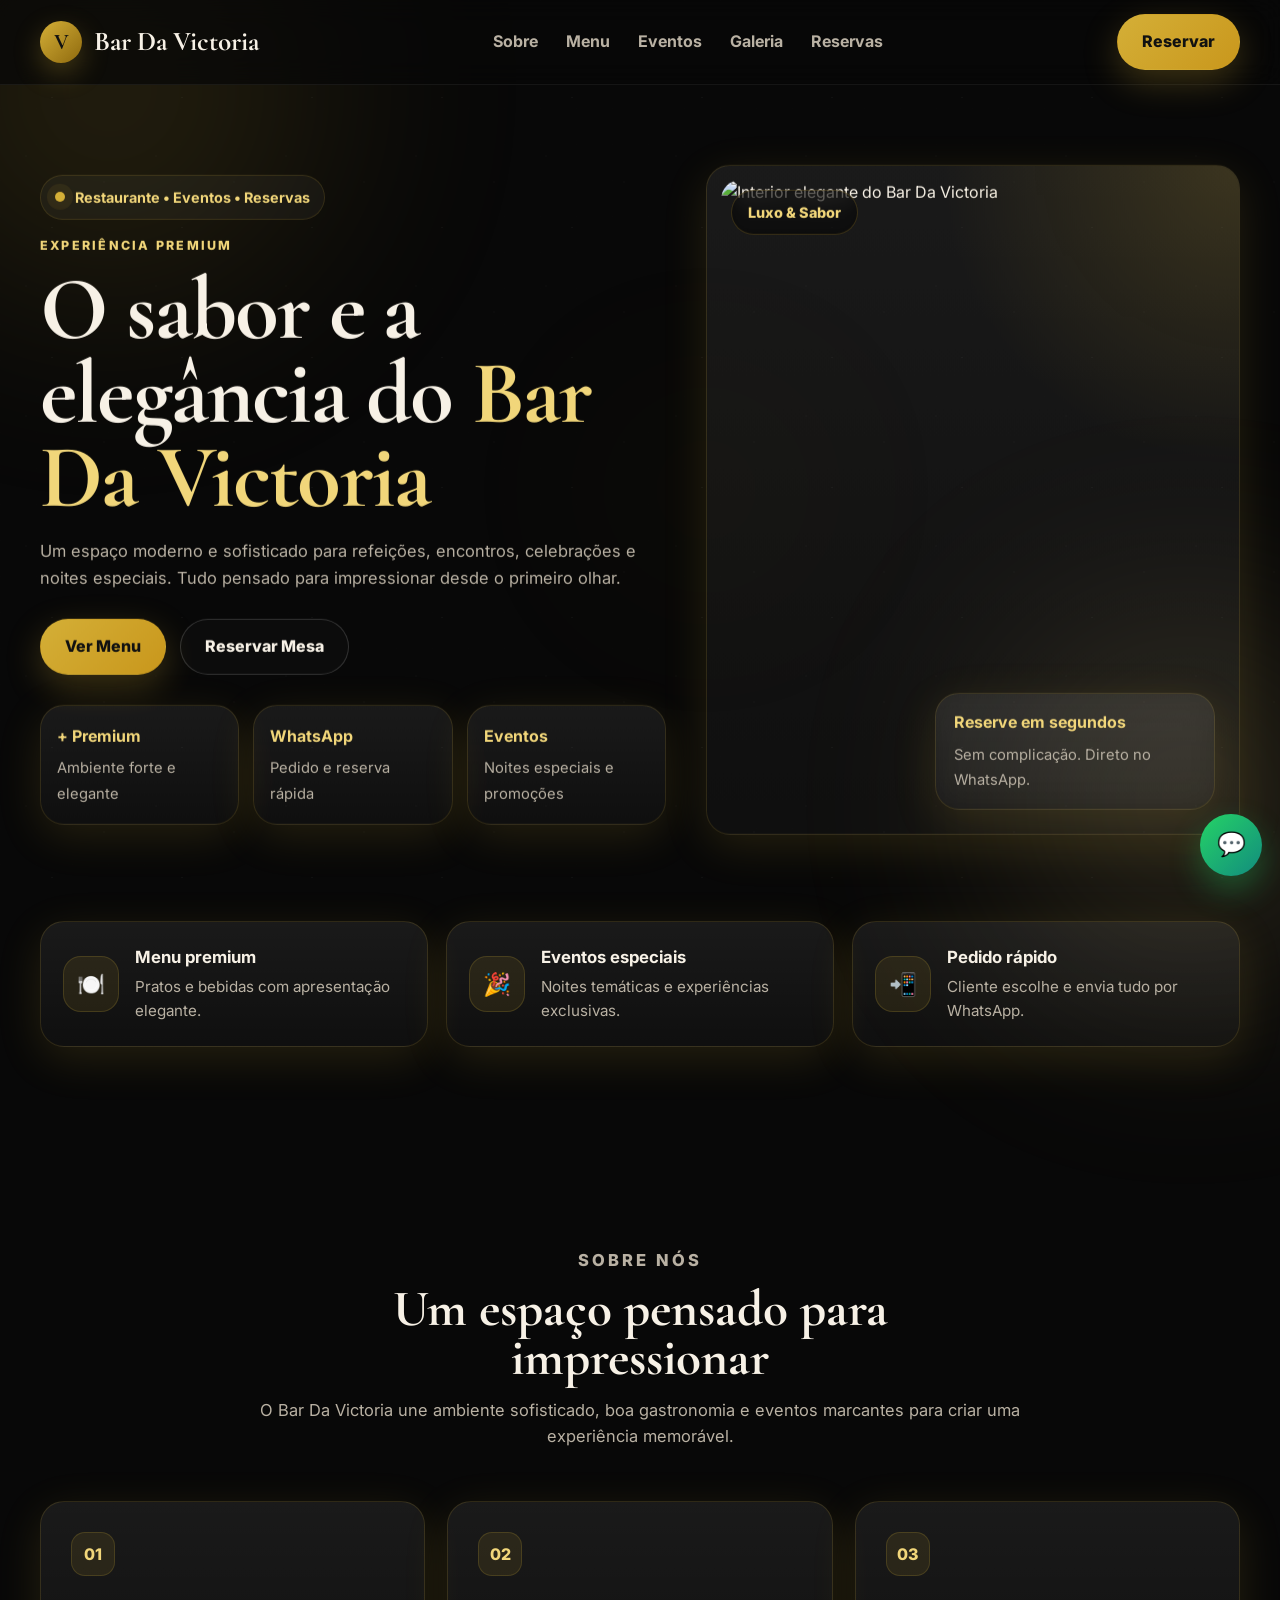
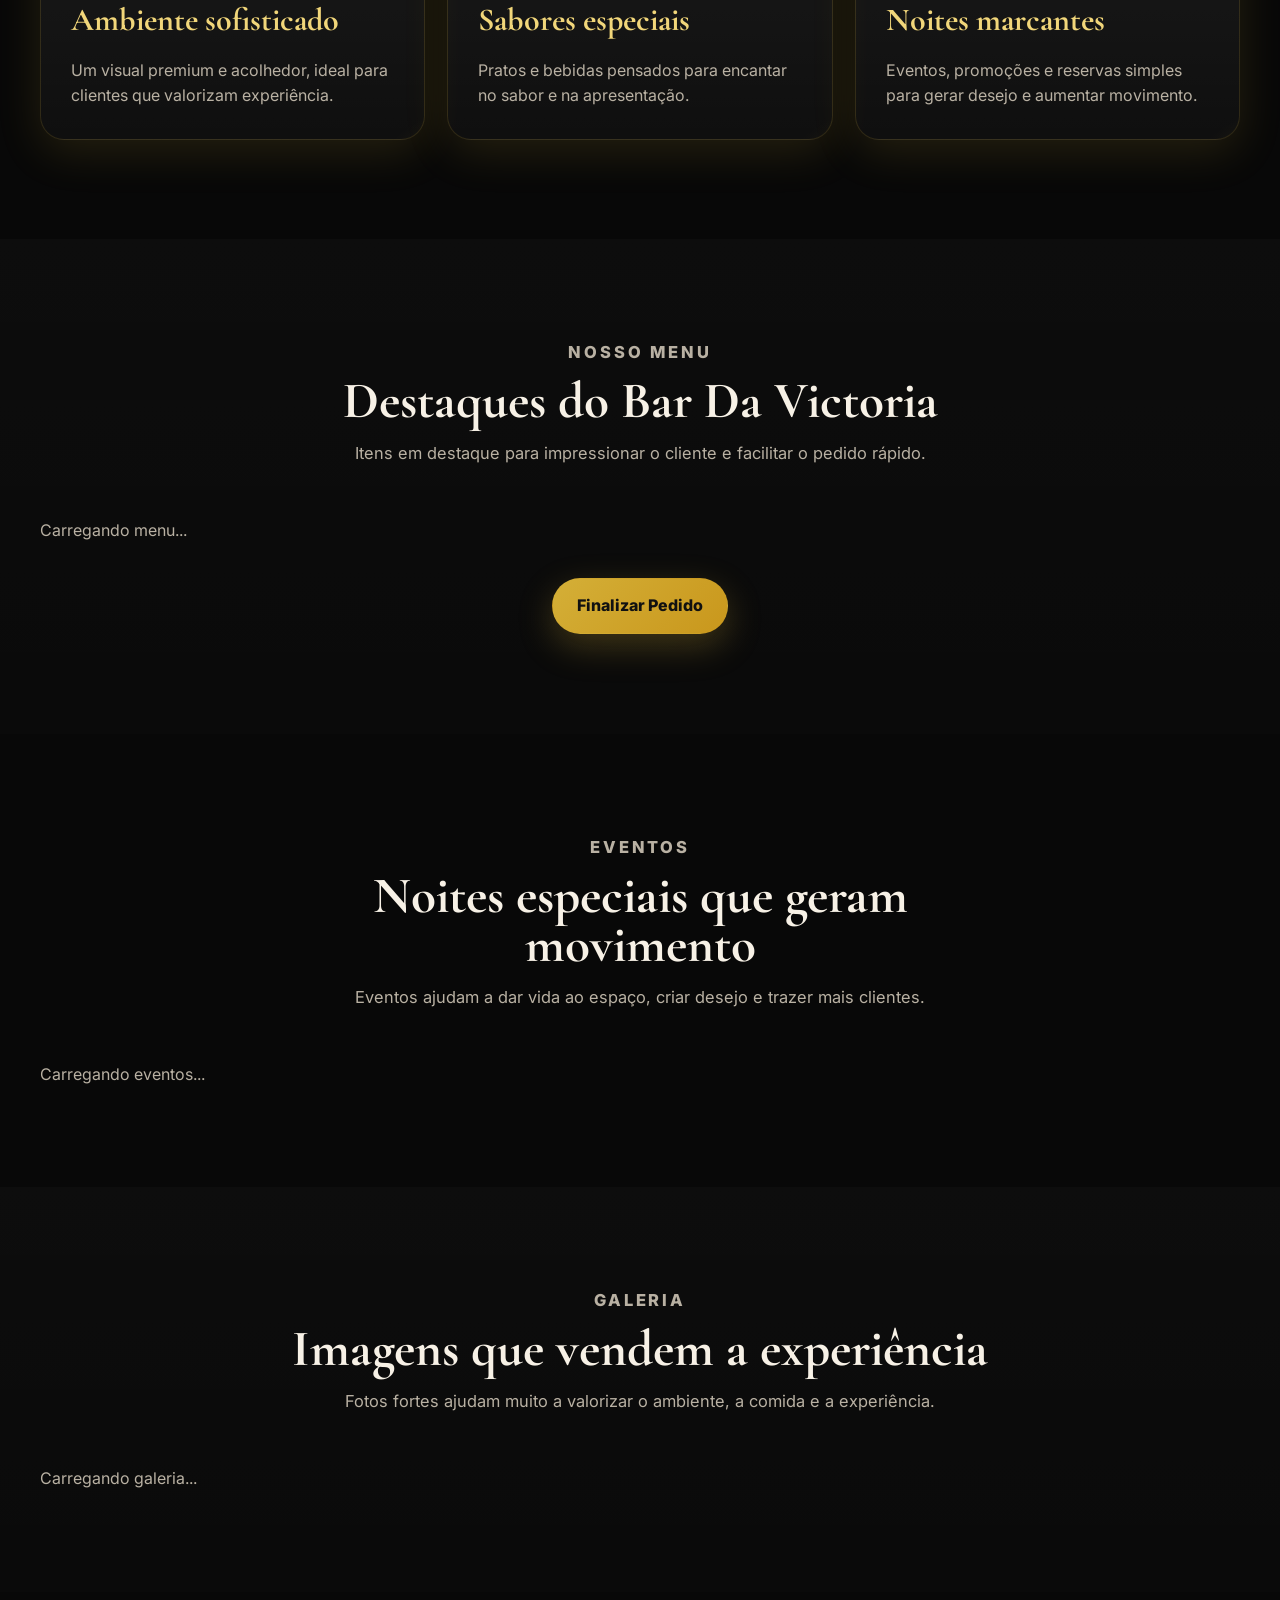
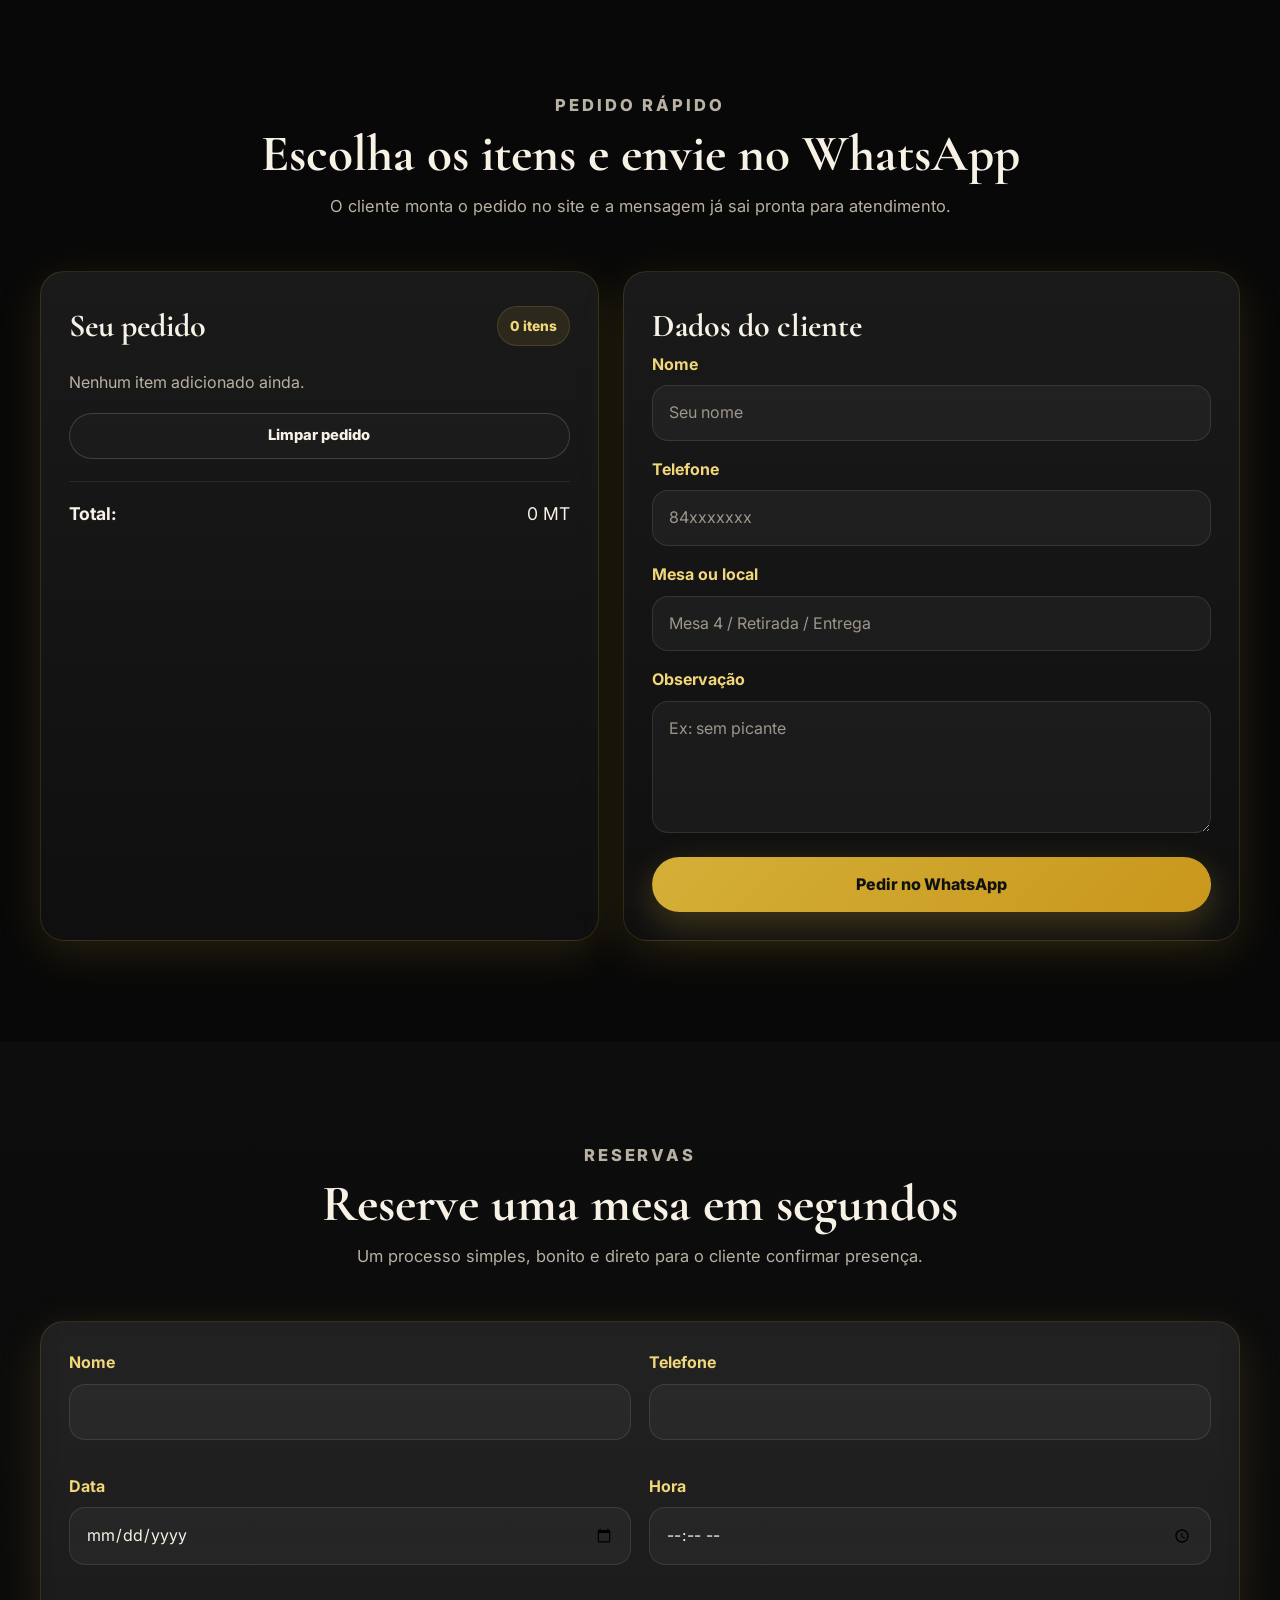
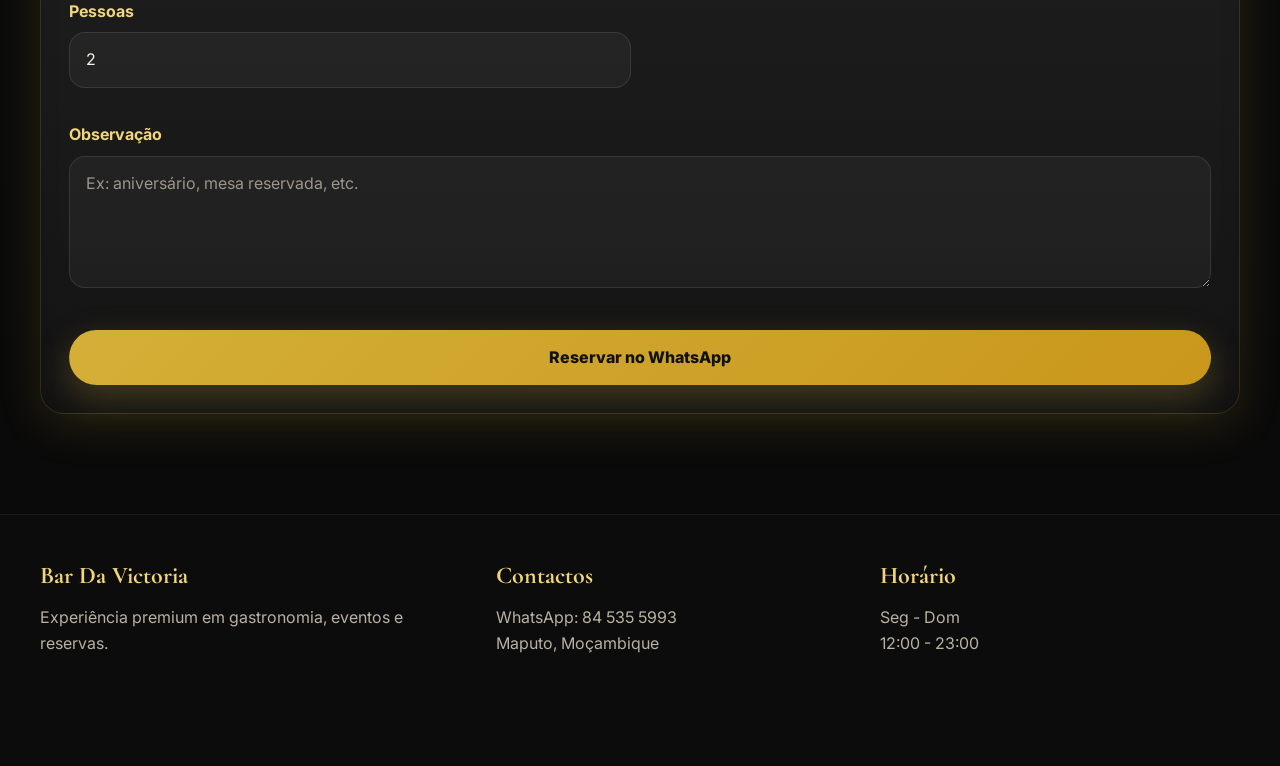
==== index.html @ 403f827d "Add files via upload" ====
<!DOCTYPE html>
<html lang="pt">
<head>
  <meta charset="UTF-8" />
  <meta name="viewport" content="width=device-width, initial-scale=1.0" />

  <!-- INÍCIO: SEO básico -->
  <title>Bar Da Victoria | Restaurante & Eventos</title>
  <meta
    name="description"
    content="Bar Da Victoria - restaurante premium com menu especial, eventos e reservas rápidas pelo WhatsApp."
  />
  <!-- FIM: SEO básico -->

  <!-- INÍCIO: Fontes -->
  <link rel="preconnect" href="https://fonts.googleapis.com" />
  <link rel="preconnect" href="https://fonts.gstatic.com" crossorigin />
  <link
    href="https://fonts.googleapis.com/css2?family=Cormorant+Garamond:wght@500;600;700&family=Inter:wght@400;500;600;700;800&display=swap"
    rel="stylesheet"
  />
  <!-- FIM: Fontes -->

  <!-- INÍCIO: CSS -->
  <link rel="stylesheet" href="style.css" />
  <!-- FIM: CSS -->
</head>
<body>
  <!-- INÍCIO: Loader -->
  <div class="site-loader" id="siteLoader">
    <div class="loader-content">
      <div class="loader-ring"></div>
      <h2>Bar Da Victoria</h2>
      <p>Carregando experiência premium...</p>
    </div>
  </div>
  <!-- FIM: Loader -->

  <!-- INÍCIO: Fundo decorativo -->
  <div class="bg-orb orb-1"></div>
  <div class="bg-orb orb-2"></div>
  <div class="bg-orb orb-3"></div>
  <div class="bg-grid"></div>
  <div class="noise-overlay"></div>
  <!-- FIM: Fundo decorativo -->

  <!-- INÍCIO: Header -->
  <header class="header" id="topo">
    <div class="container nav">
      <a href="#topo" class="logo">
        <span class="logo-mark">V</span>
        <span class="logo-text">Bar Da Victoria</span>
      </a>

      <nav class="nav-links" id="navLinks">
        <a href="#sobre">Sobre</a>
        <a href="#menu">Menu</a>
        <a href="#eventos">Eventos</a>
        <a href="#galeria">Galeria</a>
        <a href="#reservas">Reservas</a>
      </nav>

      <div class="nav-actions">
        <a
          href="https://wa.me/258845355993?text=Olá,%20quero%20fazer%20uma%20reserva%20no%20Bar%20Da%20Victoria."
          target="_blank"
          class="btn btn-gold btn-desktop"
        >
          Reservar
        </a>

        <button class="menu-toggle" id="menuToggle" aria-label="Abrir menu">
          <span></span>
          <span></span>
          <span></span>
        </button>
      </div>
    </div>
  </header>
  <!-- FIM: Header -->

  <!-- INÍCIO: Menu mobile -->
  <div class="mobile-menu" id="mobileMenu">
    <a href="#sobre">Sobre</a>
    <a href="#menu">Menu</a>
    <a href="#eventos">Eventos</a>
    <a href="#galeria">Galeria</a>
    <a href="#reservas">Reservas</a>

    <a
      href="https://wa.me/258845355993?text=Olá,%20quero%20fazer%20uma%20reserva%20no%20Bar%20Da%20Victoria."
      target="_blank"
      class="btn btn-gold mobile-menu-btn"
    >
      Reservar no WhatsApp
    </a>
  </div>
  <!-- FIM: Menu mobile -->

  <main>
    <!-- INÍCIO: Hero -->
    <section class="hero reveal" data-parallax="0.18">
      <div class="container hero-content">
        <div class="hero-text">
          <div class="hero-chip">
            <span class="chip-dot"></span>
            Restaurante • Eventos • Reservas
          </div>

          <p class="eyebrow">Experiência premium</p>

          <h1>
            O sabor e a elegância do <span>Bar Da Victoria</span>
          </h1>

          <p class="hero-description">
            Um espaço moderno e sofisticado para refeições, encontros, celebrações e
            noites especiais. Tudo pensado para impressionar desde o primeiro olhar.
          </p>

          <div class="hero-buttons">
            <a href="#menu" class="btn btn-gold">Ver Menu</a>
            <a href="#reservas" class="btn btn-outline">Reservar Mesa</a>
          </div>

          <div class="hero-stats">
            <div class="hero-stat glass-card">
              <strong>+ Premium</strong>
              <span>Ambiente forte e elegante</span>
            </div>

            <div class="hero-stat glass-card">
              <strong>WhatsApp</strong>
              <span>Pedido e reserva rápida</span>
            </div>

            <div class="hero-stat glass-card">
              <strong>Eventos</strong>
              <span>Noites especiais e promoções</span>
            </div>
          </div>
        </div>

        <div class="hero-visual" data-parallax="0.12">
          <div class="hero-image-shell glass-card">
            <img
              src="https://raw.githubusercontent.com/serivan2025/Victoria_Bar/6306f53e103bbcb2817d3660fd62d1b8fb02ead2/images/foto.png"
              alt="Interior elegante do Bar Da Victoria"
            />

            <div class="hero-badge badge-top">Luxo & Sabor</div>

            <div class="hero-floating-card glass-card">
              <strong>Reserve em segundos</strong>
              <span>Sem complicação. Direto no WhatsApp.</span>
            </div>
          </div>
        </div>
      </div>
    </section>
    <!-- FIM: Hero -->

    <!-- INÍCIO: Destaques rápidos -->
    <section class="section quick-highlights reveal">
      <div class="container">
        <div class="quick-grid">
          <div class="quick-card glass-card">
            <span class="quick-icon">🍽️</span>
            <div>
              <h3>Menu premium</h3>
              <p>Pratos e bebidas com apresentação elegante.</p>
            </div>
          </div>

          <div class="quick-card glass-card">
            <span class="quick-icon">🎉</span>
            <div>
              <h3>Eventos especiais</h3>
              <p>Noites temáticas e experiências exclusivas.</p>
            </div>
          </div>

          <div class="quick-card glass-card">
            <span class="quick-icon">📲</span>
            <div>
              <h3>Pedido rápido</h3>
              <p>Cliente escolhe e envia tudo por WhatsApp.</p>
            </div>
          </div>
        </div>
      </div>
    </section>
    <!-- FIM: Destaques rápidos -->

    <!-- INÍCIO: Sobre -->
    <section class="section reveal" id="sobre">
      <div class="container">
        <div class="section-header">
          <p class="section-tag">Sobre nós</p>
          <h2>Um espaço pensado para impressionar</h2>
          <p>
            O Bar Da Victoria une ambiente sofisticado, boa gastronomia e eventos
            marcantes para criar uma experiência memorável.
          </p>
        </div>

        <div class="about-grid">
          <article class="about-card glass-card">
            <div class="about-card-number">01</div>
            <h3>Ambiente sofisticado</h3>
            <p>
              Um visual premium e acolhedor, ideal para clientes que valorizam experiência.
            </p>
          </article>

          <article class="about-card glass-card">
            <div class="about-card-number">02</div>
            <h3>Sabores especiais</h3>
            <p>
              Pratos e bebidas pensados para encantar no sabor e na apresentação.
            </p>
          </article>

          <article class="about-card glass-card">
            <div class="about-card-number">03</div>
            <h3>Noites marcantes</h3>
            <p>
              Eventos, promoções e reservas simples para gerar desejo e aumentar movimento.
            </p>
          </article>
        </div>
      </div>
    </section>
    <!-- FIM: Sobre -->

    <!-- INÍCIO: Menu -->
    <section class="section section-dark reveal" id="menu">
      <div class="container">
        <div class="section-header">
          <p class="section-tag">Nosso menu</p>
          <h2>Destaques do Bar Da Victoria</h2>
          <p>
            Itens em destaque para impressionar o cliente e facilitar o pedido rápido.
          </p>
        </div>

        <div class="menu-grid" id="menuGrid">
          <p class="empty-order">Carregando menu...</p>
        </div>

        <div class="menu-action">
          <a href="#pedido" class="btn btn-gold">Finalizar Pedido</a>
        </div>
      </div>
    </section>
    <!-- FIM: Menu -->

    <!-- INÍCIO: Eventos -->
    <section class="section reveal" id="eventos">
      <div class="container">
        <div class="section-header">
          <p class="section-tag">Eventos</p>
          <h2>Noites especiais que geram movimento</h2>
          <p>
            Eventos ajudam a dar vida ao espaço, criar desejo e trazer mais clientes.
          </p>
        </div>

        <div class="events-grid" id="eventsGrid">
          <p class="empty-order">Carregando eventos...</p>
        </div>
      </div>
    </section>
    <!-- FIM: Eventos -->

    <!-- INÍCIO: Galeria -->
    <section class="section section-dark reveal" id="galeria">
      <div class="container">
        <div class="section-header">
          <p class="section-tag">Galeria</p>
          <h2>Imagens que vendem a experiência</h2>
          <p>
            Fotos fortes ajudam muito a valorizar o ambiente, a comida e a experiência.
          </p>
        </div>

        <div class="gallery-grid" id="galleryGrid">
          <p class="empty-order">Carregando galeria...</p>
        </div>
      </div>
    </section>
    <!-- FIM: Galeria -->

    <!-- INÍCIO: Pedido -->
    <section class="section reveal" id="pedido">
      <div class="container">
        <div class="section-header">
          <p class="section-tag">Pedido rápido</p>
          <h2>Escolha os itens e envie no WhatsApp</h2>
          <p>
            O cliente monta o pedido no site e a mensagem já sai pronta para atendimento.
          </p>
        </div>

        <div class="order-layout">
          <div class="order-summary glass-card">
            <div class="summary-head">
              <h3>Seu pedido</h3>
              <span class="summary-badge" id="orderCountBadge">0 itens</span>
            </div>

            <div id="orderItems" class="order-items">
              <p class="empty-order">Nenhum item adicionado ainda.</p>
            </div>

            <div class="order-actions-top">
              <button type="button" class="btn btn-small btn-outline btn-full" id="clearOrderBtn">
                Limpar pedido
              </button>
            </div>

            <div class="order-total">
              <strong>Total:</strong>
              <span id="orderTotal">0 MT</span>
            </div>
          </div>

          <div class="order-form glass-card">
            <h3>Dados do cliente</h3>

            <form id="orderForm">
              <div class="form-group">
                <label for="customerName">Nome</label>
                <input type="text" id="customerName" placeholder="Seu nome" required />
              </div>

              <div class="form-group">
                <label for="customerPhone">Telefone</label>
                <input type="text" id="customerPhone" placeholder="84xxxxxxx" required />
              </div>

              <div class="form-group">
                <label for="customerLocation">Mesa ou local</label>
                <input type="text" id="customerLocation" placeholder="Mesa 4 / Retirada / Entrega" />
              </div>

              <div class="form-group">
                <label for="customerNotes">Observação</label>
                <textarea id="customerNotes" rows="4" placeholder="Ex: sem picante"></textarea>
              </div>

              <button type="submit" class="btn btn-gold btn-full">
                Pedir no WhatsApp
              </button>
            </form>
          </div>
        </div>
      </div>
    </section>
    <!-- FIM: Pedido -->

    <!-- INÍCIO: Reservas -->
    <section class="section section-dark reveal" id="reservas">
      <div class="container">
        <div class="section-header">
          <p class="section-tag">Reservas</p>
          <h2>Reserve uma mesa em segundos</h2>
          <p>
            Um processo simples, bonito e direto para o cliente confirmar presença.
          </p>
        </div>

        <div class="reservation-box glass-card">
          <form id="reservationForm" class="reservation-form-grid">
            <div class="form-group">
              <label for="reserveName">Nome</label>
              <input type="text" id="reserveName" required />
            </div>

            <div class="form-group">
              <label for="reservePhone">Telefone</label>
              <input type="text" id="reservePhone" required />
            </div>

            <div class="form-group">
              <label for="reserveDate">Data</label>
              <input type="date" id="reserveDate" required />
            </div>

            <div class="form-group">
              <label for="reserveTime">Hora</label>
              <input type="time" id="reserveTime" required />
            </div>

            <div class="form-group">
              <label for="reservePeople">Pessoas</label>
              <input type="number" id="reservePeople" min="1" value="2" required />
            </div>

            <div class="form-group full-width">
              <label for="reserveNotes">Observação</label>
              <textarea id="reserveNotes" rows="4" placeholder="Ex: aniversário, mesa reservada, etc."></textarea>
            </div>

            <div class="full-width">
              <button type="submit" class="btn btn-gold btn-full">
                Reservar no WhatsApp
              </button>
            </div>
          </form>
        </div>
      </div>
    </section>
    <!-- FIM: Reservas -->
  </main>

  <!-- INÍCIO: Lightbox da galeria -->
  <div class="lightbox" id="lightbox">
    <button class="lightbox-close" id="lightboxClose" aria-label="Fechar imagem">
      ×
    </button>
    <img id="lightboxImage" src="" alt="Imagem ampliada" />
  </div>
  <!-- FIM: Lightbox da galeria -->

  <!-- INÍCIO: Botão flutuante WhatsApp -->
  <a
    href="https://wa.me/258845355993?text=Olá,%20quero%20mais%20informações%20sobre%20o%20Bar%20Da%20Victoria."
    target="_blank"
    class="floating-whatsapp"
    aria-label="WhatsApp"
  >
    💬
  </a>
  <!-- FIM: Botão flutuante WhatsApp -->

  <!-- INÍCIO: Barra mobile fixa -->
  <div class="mobile-bottom-bar">
    <a href="#menu" class="mobile-bottom-link">
      <span>🍽️</span>
      <small>Menu</small>
    </a>

    <a href="#pedido" class="mobile-bottom-link mobile-bottom-highlight">
      <span>🛒</span>
      <small>Pedido</small>
    </a>

    <a href="#reservas" class="mobile-bottom-link">
      <span>📅</span>
      <small>Reservar</small>
    </a>
  </div>
  <!-- FIM: Barra mobile fixa -->

  <!-- INÍCIO: Footer -->
  <footer class="footer">
    <div class="container footer-content">
      <div>
        <h3>Bar Da Victoria</h3>
        <p>Experiência premium em gastronomia, eventos e reservas.</p>
      </div>

      <div>
        <h4>Contactos</h4>
        <p>WhatsApp: 84 535 5993</p>
        <p>Maputo, Moçambique</p>
      </div>

      <div>
        <h4>Horário</h4>
        <p>Seg - Dom</p>
        <p>12:00 - 23:00</p>
      </div>
    </div>
  </footer>
  <!-- FIM: Footer -->

  <!-- INÍCIO: Scripts -->
  <script src="https://cdn.jsdelivr.net/npm/@supabase/supabase-js@2"></script>
  <script src="supabase.js"></script>
  <script src="script.js"></script>
  <!-- FIM: Scripts -->
</body>
</html>
---- style.css ----
/* =========================
   INÍCIO: Reset base
========================= */
* {
  margin: 0;
  padding: 0;
  box-sizing: border-box;
}

html {
  scroll-behavior: smooth;
}

body {
  font-family: "Inter", sans-serif;
  background: #080808;
  color: #f7f1e6;
  line-height: 1.6;
  overflow-x: hidden;
  position: relative;
}

body.lightbox-open,
body.menu-open {
  overflow: hidden;
}

img {
  max-width: 100%;
  display: block;
}

button,
input,
textarea {
  font: inherit;
}
/* =========================
   FIM: Reset base
========================= */


/* =========================
   INÍCIO: Variáveis
========================= */
:root {
  --bg: #080808;
  --bg-soft: #111111;
  --bg-soft-2: #151515;
  --card: rgba(255, 255, 255, 0.055);
  --card-strong: rgba(255, 255, 255, 0.08);
  --gold: #d4af37;
  --gold-2: #f1d67a;
  --gold-3: #c9971c;
  --text: #f7f1e6;
  --muted: #b9b1a3;
  --border: rgba(212, 175, 55, 0.16);
  --border-strong: rgba(212, 175, 55, 0.32);
  --shadow-gold: 0 12px 45px rgba(212, 175, 55, 0.14);
  --shadow-dark: 0 18px 40px rgba(0, 0, 0, 0.3);
  --radius: 24px;
  --container: 1200px;
  --header-height: 84px;
}
/* =========================
   FIM: Variáveis
========================= */


/* =========================
   INÍCIO: Loader
========================= */
.site-loader {
  position: fixed;
  inset: 0;
  z-index: 3000;
  display: flex;
  align-items: center;
  justify-content: center;
  background:
    radial-gradient(circle at center, rgba(212, 175, 55, 0.08), transparent 30%),
    #070707;
  transition: opacity 0.5s ease, visibility 0.5s ease;
}

.site-loader.hidden {
  opacity: 0;
  visibility: hidden;
}

.loader-content {
  text-align: center;
  padding: 24px;
}

.loader-ring {
  width: 78px;
  height: 78px;
  margin: 0 auto 18px;
  border-radius: 50%;
  border: 3px solid rgba(212, 175, 55, 0.18);
  border-top-color: var(--gold);
  animation: spinLoader 1s linear infinite;
}

.loader-content h2 {
  font-family: "Cormorant Garamond", serif;
  color: var(--gold-2);
  font-size: 2.2rem;
  margin-bottom: 8px;
}

.loader-content p {
  color: var(--muted);
}

@keyframes spinLoader {
  to {
    transform: rotate(360deg);
  }
}
/* =========================
   FIM: Loader
========================= */


/* =========================
   INÍCIO: Fundo decorativo
========================= */
.bg-orb {
  position: fixed;
  border-radius: 50%;
  filter: blur(120px);
  opacity: 0.14;
  z-index: -4;
  pointer-events: none;
}

.orb-1 {
  width: 420px;
  height: 420px;
  top: -120px;
  left: -100px;
  background: var(--gold);
}

.orb-2 {
  width: 380px;
  height: 380px;
  right: -100px;
  bottom: -90px;
  background: #f6d98b;
}

.orb-3 {
  width: 260px;
  height: 260px;
  top: 40%;
  left: 45%;
  background: rgba(212, 175, 55, 0.4);
  opacity: 0.08;
}

.bg-grid {
  position: fixed;
  inset: 0;
  z-index: -5;
  background-image:
    linear-gradient(rgba(255,255,255,0.028) 1px, transparent 1px),
    linear-gradient(90deg, rgba(255,255,255,0.028) 1px, transparent 1px);
  background-size: 36px 36px;
  opacity: 0.16;
  pointer-events: none;
}

.noise-overlay {
  position: fixed;
  inset: 0;
  z-index: -3;
  opacity: 0.035;
  pointer-events: none;
  background-image:
    radial-gradient(circle at 20% 20%, #ffffff 0.6px, transparent 0.8px),
    radial-gradient(circle at 80% 40%, #ffffff 0.6px, transparent 0.8px),
    radial-gradient(circle at 40% 75%, #ffffff 0.6px, transparent 0.8px);
  background-size: 130px 130px;
}
/* =========================
   FIM: Fundo decorativo
========================= */


/* =========================
   INÍCIO: Utilitários
========================= */
.container {
  width: min(100% - 28px, var(--container));
  margin-inline: auto;
}

.section {
  padding: 100px 0;
  position: relative;
}

.section-dark {
  background:
    linear-gradient(180deg, rgba(255,255,255,0.025), rgba(255,255,255,0.01));
}

.section-header {
  max-width: 760px;
  margin: 0 auto 52px;
  text-align: center;
}

.section-tag,
.eyebrow {
  color: var(--gold-2);
  text-transform: uppercase;
  letter-spacing: 0.18em;
  font-size: 0.78rem;
  font-weight: 800;
  margin-bottom: 12px;
}

.section-header h2,
.hero h1,
.about-card h3,
.menu-card-top h3,
.event-card-body h3,
.order-summary h3,
.order-form h3,
.footer h3,
.footer h4 {
  font-family: "Cormorant Garamond", serif;
}

.section-header h2 {
  font-size: clamp(2.2rem, 4vw, 4.2rem);
  line-height: 0.95;
  margin-bottom: 14px;
}

.section-header p,
.hero-description {
  color: var(--muted);
  font-size: 1.03rem;
}

.glass-card {
  background: linear-gradient(180deg, rgba(255,255,255,0.075), rgba(255,255,255,0.03));
  backdrop-filter: blur(16px);
  border: 1px solid var(--border);
  border-radius: var(--radius);
  box-shadow: var(--shadow-gold);
}
/* =========================
   FIM: Utilitários
========================= */


/* =========================
   INÍCIO: Botões
========================= */
.btn {
  display: inline-flex;
  align-items: center;
  justify-content: center;
  text-decoration: none;
  border-radius: 999px;
  padding: 14px 24px;
  min-height: 52px;
  font-weight: 800;
  border: 1px solid transparent;
  cursor: pointer;
  transition: transform 0.32s ease, box-shadow 0.32s ease, border-color 0.32s ease, color 0.32s ease, opacity 0.32s ease;
}

.btn:disabled {
  opacity: 0.7;
  cursor: not-allowed;
}

.btn-gold {
  background: linear-gradient(135deg, var(--gold), var(--gold-3));
  color: #111;
  box-shadow: 0 12px 35px rgba(212, 175, 55, 0.26);
}

.btn-gold:hover {
  transform: translateY(-3px) scale(1.015);
  box-shadow: 0 16px 42px rgba(212, 175, 55, 0.35);
}

.btn-outline {
  background: rgba(255,255,255,0.02);
  color: var(--text);
  border-color: rgba(255,255,255,0.16);
}

.btn-outline:hover {
  color: var(--gold-2);
  border-color: var(--border-strong);
  transform: translateY(-3px);
}

.btn-small {
  min-height: 44px;
  padding: 10px 18px;
  font-size: 0.92rem;
}

.btn-full {
  width: 100%;
}
/* =========================
   FIM: Botões
========================= */


/* =========================
   INÍCIO: Header
========================= */
.header {
  position: sticky;
  top: 0;
  z-index: 1000;
  min-height: var(--header-height);
  background: rgba(8, 8, 8, 0.72);
  backdrop-filter: blur(14px);
  border-bottom: 1px solid rgba(255,255,255,0.06);
}

.nav {
  min-height: var(--header-height);
  display: flex;
  align-items: center;
  justify-content: space-between;
  gap: 18px;
}

.logo {
  display: flex;
  align-items: center;
  gap: 12px;
  text-decoration: none;
  color: var(--text);
}

.logo-mark {
  width: 42px;
  height: 42px;
  border-radius: 50%;
  display: grid;
  place-items: center;
  background: linear-gradient(135deg, var(--gold), #8f6a0e);
  color: #111;
  font-family: "Cormorant Garamond", serif;
  font-size: 1.4rem;
  font-weight: 700;
  box-shadow: 0 10px 28px rgba(212, 175, 55, 0.28);
}

.logo-text {
  font-family: "Cormorant Garamond", serif;
  font-size: 1.7rem;
  font-weight: 700;
}

.nav-links {
  display: flex;
  gap: 28px;
}

.nav-links a {
  color: var(--muted);
  text-decoration: none;
  font-weight: 700;
  transition: 0.3s ease;
  position: relative;
}

.nav-links a::after {
  content: "";
  position: absolute;
  left: 0;
  bottom: -8px;
  width: 0;
  height: 2px;
  border-radius: 999px;
  background: var(--gold);
  transition: width 0.3s ease;
}

.nav-links a:hover {
  color: var(--gold-2);
}

.nav-links a:hover::after {
  width: 100%;
}

.nav-actions {
  display: flex;
  align-items: center;
  gap: 14px;
}

.menu-toggle {
  display: none;
  width: 46px;
  height: 46px;
  background: transparent;
  border: 1px solid rgba(255,255,255,0.08);
  border-radius: 14px;
  cursor: pointer;
}

.menu-toggle span {
  display: block;
  width: 22px;
  height: 2px;
  background: var(--text);
  margin: 5px auto;
  transition: 0.3s ease;
}
/* =========================
   FIM: Header
========================= */


/* =========================
   INÍCIO: Menu mobile
========================= */
.mobile-menu {
  position: fixed;
  top: calc(var(--header-height) + 10px);
  left: 14px;
  right: 14px;
  z-index: 999;
  display: none;
  flex-direction: column;
  gap: 14px;
  padding: 18px;
  border-radius: 24px;
  background: rgba(14, 14, 14, 0.98);
  border: 1px solid var(--border);
  box-shadow: var(--shadow-gold);
}

.mobile-menu.active {
  display: flex;
}

.mobile-menu a {
  text-decoration: none;
  color: var(--text);
  font-weight: 700;
  padding: 8px 4px;
}

.mobile-menu-btn {
  margin-top: 6px;
}
/* =========================
   FIM: Menu mobile
========================= */


/* =========================
   INÍCIO: Hero
========================= */
.hero {
  min-height: calc(100vh - var(--header-height));
  display: flex;
  align-items: center;
  padding: 56px 0 40px;
}

.hero-content {
  display: grid;
  grid-template-columns: 1.08fr 0.92fr;
  gap: 40px;
  align-items: center;
}

.hero-chip {
  display: inline-flex;
  align-items: center;
  gap: 10px;
  padding: 10px 14px;
  margin-bottom: 16px;
  border-radius: 999px;
  background: rgba(255,255,255,0.04);
  border: 1px solid rgba(212, 175, 55, 0.16);
  color: var(--gold-2);
  font-size: 0.9rem;
  font-weight: 700;
}

.chip-dot {
  width: 10px;
  height: 10px;
  border-radius: 50%;
  background: var(--gold);
  box-shadow: 0 0 0 8px rgba(212, 175, 55, 0.08);
}

.hero h1 {
  font-size: clamp(3rem, 7vw, 6.7rem);
  line-height: 0.94;
  margin-bottom: 18px;
  letter-spacing: -0.02em;
}

.hero h1 span {
  color: var(--gold-2);
}

.hero-description {
  max-width: 620px;
}

.hero-buttons {
  display: flex;
  gap: 14px;
  flex-wrap: wrap;
  margin-top: 28px;
}

.hero-stats {
  display: grid;
  grid-template-columns: repeat(3, 1fr);
  gap: 14px;
  margin-top: 30px;
}

.hero-stat {
  padding: 18px 16px;
}

.hero-stat strong {
  display: block;
  color: var(--gold-2);
  margin-bottom: 6px;
  font-size: 1rem;
}

.hero-stat span {
  color: var(--muted);
  font-size: 0.92rem;
}

.hero-visual {
  position: relative;
}

.hero-image-shell {
  position: relative;
  overflow: hidden;
  padding: 14px;
  isolation: isolate;
}

.hero-image-shell::before {
  content: "";
  position: absolute;
  inset: 0;
  background:
    radial-gradient(circle at top right, rgba(212, 175, 55, 0.18), transparent 35%);
  pointer-events: none;
  z-index: 1;
}

.hero-image-shell img {
  width: 100%;
  height: 640px;
  object-fit: cover;
  border-radius: 20px;
}

.hero-badge {
  position: absolute;
  top: 24px;
  left: 24px;
  z-index: 3;
  max-width: calc(100% - 48px);
  padding: 10px 16px;
  border-radius: 999px;
  background: rgba(0,0,0,0.6);
  border: 1px solid rgba(212,175,55,0.22);
  color: var(--gold-2);
  font-size: 0.9rem;
  font-weight: 800;
  backdrop-filter: blur(10px);
}

.hero-floating-card {
  position: absolute;
  right: 24px;
  bottom: 24px;
  z-index: 3;
  width: min(280px, calc(100% - 48px));
  padding: 16px 18px;
}

.hero-floating-card strong {
  display: block;
  color: var(--gold-2);
  margin-bottom: 6px;
}

.hero-floating-card span {
  color: var(--muted);
  font-size: 0.92rem;
}
/* =========================
   FIM: Hero
========================= */


/* =========================
   INÍCIO: Quick highlights
========================= */
.quick-highlights {
  padding-top: 20px;
}

.quick-grid {
  display: grid;
  grid-template-columns: repeat(3, 1fr);
  gap: 18px;
}

.quick-card {
  display: flex;
  align-items: center;
  gap: 16px;
  padding: 22px;
  transition: 0.35s ease;
}

.quick-card:hover {
  transform: translateY(-6px);
  border-color: var(--border-strong);
}

.quick-icon {
  width: 56px;
  height: 56px;
  flex-shrink: 0;
  display: grid;
  place-items: center;
  border-radius: 18px;
  font-size: 1.4rem;
  background: rgba(212, 175, 55, 0.1);
  border: 1px solid rgba(212, 175, 55, 0.18);
}

.quick-card h3 {
  font-size: 1.05rem;
  margin-bottom: 4px;
}

.quick-card p {
  color: var(--muted);
  font-size: 0.95rem;
}
/* =========================
   FIM: Quick highlights
========================= */


/* =========================
   INÍCIO: Sobre
========================= */
.about-grid {
  display: grid;
  grid-template-columns: repeat(3, 1fr);
  gap: 22px;
}

.about-card {
  padding: 30px;
  transition: 0.35s ease;
  position: relative;
  overflow: hidden;
}

.about-card:hover {
  transform: translateY(-8px);
  border-color: var(--border-strong);
}

.about-card::after {
  content: "";
  position: absolute;
  inset: auto -30% -60% auto;
  width: 180px;
  height: 180px;
  border-radius: 50%;
  background: radial-gradient(circle, rgba(212,175,55,0.14), transparent 60%);
}

.about-card-number {
  display: inline-flex;
  align-items: center;
  justify-content: center;
  width: 44px;
  height: 44px;
  margin-bottom: 18px;
  border-radius: 14px;
  background: rgba(212,175,55,0.1);
  border: 1px solid rgba(212,175,55,0.18);
  color: var(--gold-2);
  font-weight: 800;
}

.about-card h3 {
  font-size: 2rem;
  margin-bottom: 12px;
  color: var(--gold-2);
}

.about-card p {
  color: var(--muted);
}
/* =========================
   FIM: Sobre
========================= */


/* =========================
   INÍCIO: Menu
========================= */
.menu-grid {
  display: grid;
  grid-template-columns: repeat(3, 1fr);
  gap: 24px;
}

.menu-card {
  overflow: hidden;
  transition: 0.35s ease;
}

.menu-card:hover {
  transform: translateY(-8px);
}

.menu-card-image {
  position: relative;
  height: 270px;
  overflow: hidden;
}

.menu-card-image img {
  width: 100%;
  height: 100%;
  object-fit: cover;
  transition: 0.5s ease;
}

.menu-card:hover .menu-card-image img {
  transform: scale(1.08);
}

.menu-badge {
  position: absolute;
  top: 16px;
  left: 16px;
  padding: 8px 12px;
  border-radius: 999px;
  background: rgba(0,0,0,0.58);
  border: 1px solid rgba(212,175,55,0.2);
  color: var(--gold-2);
  font-size: 0.82rem;
  font-weight: 800;
}

.menu-card-body {
  padding: 22px;
}

.menu-card-top {
  display: flex;
  justify-content: space-between;
  gap: 16px;
  margin-bottom: 12px;
}

.menu-card-top h3 {
  font-size: 2rem;
}

.menu-card-top span {
  color: var(--gold-2);
  font-weight: 800;
}

.menu-card-body p {
  color: var(--muted);
  margin-bottom: 18px;
}

.menu-action {
  text-align: center;
  margin-top: 34px;
}
/* =========================
   FIM: Menu
========================= */


/* =========================
   INÍCIO: Eventos
========================= */
.events-grid {
  display: grid;
  grid-template-columns: repeat(3, 1fr);
  gap: 24px;
}

.event-card {
  overflow: hidden;
  transition: 0.35s ease;
}

.event-card:hover {
  transform: translateY(-8px);
}

.event-image-wrap {
  overflow: hidden;
  height: 280px;
}

.event-card img {
  width: 100%;
  height: 100%;
  object-fit: cover;
  transition: 0.5s ease;
}

.event-card:hover img {
  transform: scale(1.08);
}

.event-card-body {
  padding: 22px;
}

.event-date {
  display: inline-block;
  margin-bottom: 10px;
  color: var(--gold-2);
  font-size: 0.9rem;
  font-weight: 800;
}

.event-card-body h3 {
  font-size: 2rem;
  margin-bottom: 10px;
}

.event-card-body p {
  color: var(--muted);
  margin-bottom: 18px;
}
/* =========================
   FIM: Eventos
========================= */


/* =========================
   INÍCIO: Galeria
========================= */
.gallery-grid {
  display: grid;
  grid-template-columns: repeat(4, 1fr);
  gap: 18px;
}

.gallery-item {
  overflow: hidden;
  transition: 0.35s ease;
  cursor: zoom-in;
  display: flex;
  flex-direction: column;
}

.gallery-image-box {
  overflow: hidden;
  min-height: 290px;
}

.gallery-item:hover {
  transform: translateY(-6px);
}

.gallery-item img {
  width: 100%;
  min-height: 290px;
  height: 100%;
  object-fit: cover;
  transition: 0.5s ease;
}

.gallery-item:hover img {
  transform: scale(1.08);
}

.gallery-item-body {
  padding: 16px 16px 18px;
}

.gallery-item-body h3 {
  font-size: 1.05rem;
  margin-bottom: 8px;
}

.gallery-item-body p {
  color: var(--muted);
  font-size: 0.95rem;
  line-height: 1.55;
}
/* =========================
   FIM: Galeria
========================= */


/* =========================
   INÍCIO: Pedido e reservas
========================= */
.order-layout {
  display: grid;
  grid-template-columns: 0.95fr 1.05fr;
  gap: 24px;
}

.order-summary,
.order-form,
.reservation-box {
  padding: 28px;
}

.summary-head {
  display: flex;
  align-items: center;
  justify-content: space-between;
  gap: 16px;
  margin-bottom: 18px;
}

.summary-head h3,
.order-form h3 {
  font-size: 2rem;
}

.summary-badge {
  display: inline-flex;
  align-items: center;
  justify-content: center;
  min-height: 36px;
  padding: 8px 12px;
  border-radius: 999px;
  background: rgba(212,175,55,0.1);
  border: 1px solid rgba(212,175,55,0.18);
  color: var(--gold-2);
  font-weight: 800;
  font-size: 0.86rem;
}

.order-items {
  display: flex;
  flex-direction: column;
  gap: 14px;
}

.order-item {
  display: flex;
  flex-direction: column;
  gap: 14px;
  padding: 16px;
  border-radius: 18px;
  background: rgba(255,255,255,0.04);
  border: 1px solid rgba(255,255,255,0.06);
}

.order-item-top {
  display: flex;
  justify-content: space-between;
  gap: 16px;
}

.order-item p {
  color: var(--muted);
  font-size: 0.92rem;
}

.order-item-controls {
  display: flex;
  align-items: center;
  gap: 8px;
  flex-wrap: wrap;
}

.qty-btn,
.remove-btn {
  min-width: 40px;
  min-height: 40px;
  border-radius: 12px;
  border: 1px solid rgba(255,255,255,0.12);
  background: rgba(255,255,255,0.04);
  color: var(--text);
  cursor: pointer;
  transition: 0.25s ease;
  font-weight: 800;
}

.qty-btn:hover,
.remove-btn:hover {
  border-color: var(--border-strong);
  color: var(--gold-2);
}

.remove-btn {
  padding: 0 14px;
}

.order-qty-label {
  min-width: 60px;
  text-align: center;
  color: var(--gold-2);
  font-weight: 800;
}

.order-actions-top {
  margin-top: 18px;
}

.empty-order {
  color: var(--muted);
}

.order-total {
  display: flex;
  justify-content: space-between;
  gap: 12px;
  margin-top: 22px;
  padding-top: 18px;
  border-top: 1px solid rgba(255,255,255,0.08);
  font-size: 1.1rem;
}

.form-group {
  margin-bottom: 16px;
}

.form-group label {
  display: block;
  margin-bottom: 8px;
  color: var(--gold-2);
  font-weight: 700;
}

.form-group input,
.form-group textarea {
  width: 100%;
  padding: 14px 16px;
  background: rgba(255,255,255,0.04);
  color: var(--text);
  border: 1px solid rgba(255,255,255,0.1);
  border-radius: 16px;
  outline: none;
  transition: 0.3s ease;
}

.form-group input::placeholder,
.form-group textarea::placeholder {
  color: #9d968a;
}

.form-group input:focus,
.form-group textarea:focus {
  border-color: rgba(212,175,55,0.45);
  box-shadow: 0 0 0 4px rgba(212,175,55,0.08);
}

.reservation-form-grid {
  display: grid;
  grid-template-columns: repeat(2, 1fr);
  gap: 18px;
}

.full-width {
  grid-column: 1 / -1;
}
/* =========================
   FIM: Pedido e reservas
========================= */


/* =========================
   INÍCIO: Lightbox
========================= */
.lightbox {
  position: fixed;
  inset: 0;
  z-index: 2500;
  display: flex;
  align-items: center;
  justify-content: center;
  padding: 20px;
  background: rgba(0,0,0,0.92);
  opacity: 0;
  visibility: hidden;
  transition: 0.35s ease;
}

.lightbox.active {
  opacity: 1;
  visibility: visible;
}

.lightbox img {
  width: auto;
  max-width: min(100%, 1100px);
  max-height: 85vh;
  border-radius: 20px;
  border: 1px solid rgba(212,175,55,0.18);
  box-shadow: 0 20px 50px rgba(0,0,0,0.45);
}

.lightbox-close {
  position: absolute;
  top: 18px;
  right: 18px;
  width: 52px;
  height: 52px;
  border-radius: 50%;
  border: 1px solid rgba(212,175,55,0.2);
  background: rgba(255,255,255,0.06);
  color: var(--text);
  font-size: 1.8rem;
  cursor: pointer;
}
/* =========================
   FIM: Lightbox
========================= */


/* =========================
   INÍCIO: Footer
========================= */
.footer {
  padding: 42px 0 110px;
  border-top: 1px solid rgba(255,255,255,0.06);
  background: rgba(255,255,255,0.02);
}

.footer-content {
  display: grid;
  grid-template-columns: 1.2fr 1fr 1fr;
  gap: 24px;
}

.footer h3,
.footer h4 {
  color: var(--gold-2);
  margin-bottom: 10px;
  font-size: 1.5rem;
}

.footer p {
  color: var(--muted);
}
/* =========================
   FIM: Footer
========================= */


/* =========================
   INÍCIO: WhatsApp flutuante
========================= */
.floating-whatsapp {
  position: fixed;
  right: 18px;
  bottom: 24px;
  width: 62px;
  height: 62px;
  border-radius: 50%;
  display: grid;
  place-items: center;
  text-decoration: none;
  font-size: 1.45rem;
  background: linear-gradient(135deg, #25d366, #128c7e);
  color: white;
  z-index: 1000;
  box-shadow: 0 14px 32px rgba(37, 211, 102, 0.32);
  transition: 0.35s ease;
}

.floating-whatsapp:hover {
  transform: translateY(-6px) scale(1.05);
}
/* =========================
   FIM: WhatsApp flutuante
========================= */


/* =========================
   INÍCIO: Barra inferior mobile
========================= */
.mobile-bottom-bar {
  position: fixed;
  left: 14px;
  right: 14px;
  bottom: 14px;
  z-index: 1000;
  display: none;
  align-items: center;
  justify-content: space-between;
  gap: 10px;
  padding: 10px;
  border-radius: 24px;
  background: rgba(10, 10, 10, 0.92);
  border: 1px solid rgba(212,175,55,0.16);
  box-shadow: 0 16px 40px rgba(0, 0, 0, 0.35);
  backdrop-filter: blur(14px);
}

.mobile-bottom-link {
  flex: 1;
  min-height: 56px;
  padding: 8px 10px;
  border-radius: 18px;
  text-decoration: none;
  color: var(--text);
  display: flex;
  flex-direction: column;
  align-items: center;
  justify-content: center;
  gap: 4px;
  font-weight: 700;
}

.mobile-bottom-link span {
  font-size: 1.15rem;
}

.mobile-bottom-link small {
  font-size: 0.78rem;
}

.mobile-bottom-highlight {
  background: linear-gradient(135deg, rgba(212,175,55,0.2), rgba(212,175,55,0.1));
  border: 1px solid rgba(212,175,55,0.2);
  color: var(--gold-2);
}
/* =========================
   FIM: Barra inferior mobile
========================= */


/* =========================
   INÍCIO: Reveal + Parallax
========================= */
.reveal {
  --reveal-y: 40px;
  --parallax-y: 0px;
  opacity: 0;
  transform: translate3d(0, calc(var(--reveal-y) + var(--parallax-y)), 0);
  transition: opacity 0.9s ease, transform 0.9s ease;
  will-change: transform, opacity;
}

.reveal.active {
  --reveal-y: 0px;
  opacity: 1;
}

[data-parallax] {
  --parallax-y: 0px;
}
/* =========================
   FIM: Reveal + Parallax
========================= */


/* =========================
   INÍCIO: Responsividade
========================= */
@media (max-width: 1100px) {
  .hero-content,
  .order-layout,
  .about-grid,
  .menu-grid,
  .events-grid,
  .footer-content,
  .quick-grid {
    grid-template-columns: 1fr;
  }

  .gallery-grid {
    grid-template-columns: repeat(2, 1fr);
  }

  .hero-stats {
    grid-template-columns: 1fr;
  }

  .hero-image-shell img {
    height: 520px;
  }

  .hero-floating-card {
    width: min(320px, calc(100% - 48px));
  }
}

@media (max-width: 860px) {
  .nav-links,
  .btn-desktop {
    display: none;
  }

  .menu-toggle {
    display: block;
  }

  .reservation-form-grid {
    grid-template-columns: 1fr;
  }

  .hero {
    min-height: auto;
    padding: 34px 0 22px;
  }

  .hero-content {
    gap: 26px;
  }

  .hero h1 {
    line-height: 0.98;
  }

  .hero-buttons {
    gap: 12px;
  }

  .hero-buttons .btn {
    flex: 1 1 100%;
  }

  .hero-image-shell img {
    height: 420px;
  }

  .hero-badge {
    top: 18px;
    left: 18px;
    max-width: calc(100% - 36px);
    font-size: 0.8rem;
    padding: 8px 12px;
  }

  .hero-floating-card {
    right: 18px;
    left: 18px;
    bottom: 18px;
    width: auto;
    max-width: none;
    padding: 14px 16px;
  }

  .mobile-bottom-bar {
    display: flex;
  }

  .floating-whatsapp {
    bottom: 96px;
  }

  [data-parallax] {
    --parallax-y: 0px !important;
  }
}

@media (max-width: 640px) {
  .container {
    width: min(100% - 22px, var(--container));
  }

  .section {
    padding: 78px 0;
  }

  .section-header {
    margin-bottom: 34px;
  }

  .section-header h2 {
    font-size: clamp(2rem, 9vw, 2.8rem);
    line-height: 1;
  }

  .hero h1 {
    font-size: clamp(2.6rem, 12vw, 4rem);
  }

  .hero-description,
  .section-header p {
    font-size: 0.97rem;
  }

  .hero-chip {
    font-size: 0.82rem;
    padding: 9px 12px;
  }

  .hero-image-shell {
    padding: 10px;
    border-radius: 22px;
  }

  .hero-image-shell img {
    height: 360px;
    border-radius: 16px;
  }

  .quick-card,
  .about-card,
  .order-summary,
  .order-form,
  .reservation-box,
  .menu-card-body,
  .event-card-body {
    padding: 20px;
  }

  .about-card h3,
  .menu-card-top h3,
  .event-card-body h3,
  .summary-head h3,
  .order-form h3 {
    font-size: 1.7rem;
  }

  .menu-card-image,
  .event-image-wrap {
    height: 230px;
  }

  .gallery-grid {
    grid-template-columns: 1fr;
  }

  .gallery-item,
  .gallery-item img {
    min-height: 240px;
  }

  .summary-head {
    align-items: flex-start;
    flex-direction: column;
  }

  .menu-card-top {
    flex-direction: column;
    align-items: flex-start;
  }

  .order-item-top {
    flex-direction: column;
    align-items: flex-start;
  }

  .order-item-controls {
    gap: 6px;
  }

  .remove-btn {
    width: 100%;
  }

  .footer {
    padding-bottom: 120px;
  }

  .footer-content {
    grid-template-columns: 1fr;
  }

  .floating-whatsapp {
    width: 58px;
    height: 58px;
    right: 16px;
    bottom: 92px;
  }

  .lightbox {
    padding: 12px;
  }

  .lightbox img {
    max-height: 78vh;
    border-radius: 16px;
  }
}

@media (max-width: 420px) {
  .hero-image-shell img {
    height: 320px;
  }

  .btn {
    padding: 13px 18px;
    min-height: 50px;
  }

  .mobile-bottom-link small {
    font-size: 0.72rem;
  }

  .lightbox-close {
    width: 46px;
    height: 46px;
    font-size: 1.5rem;
  }

  .hero-badge {
    position: static;
    margin: 12px 12px 0;
    display: inline-flex;
  }

  .hero-floating-card {
    position: static;
    margin: 12px;
  }
}
/* =========================
   FIM: Responsividade
========================= */
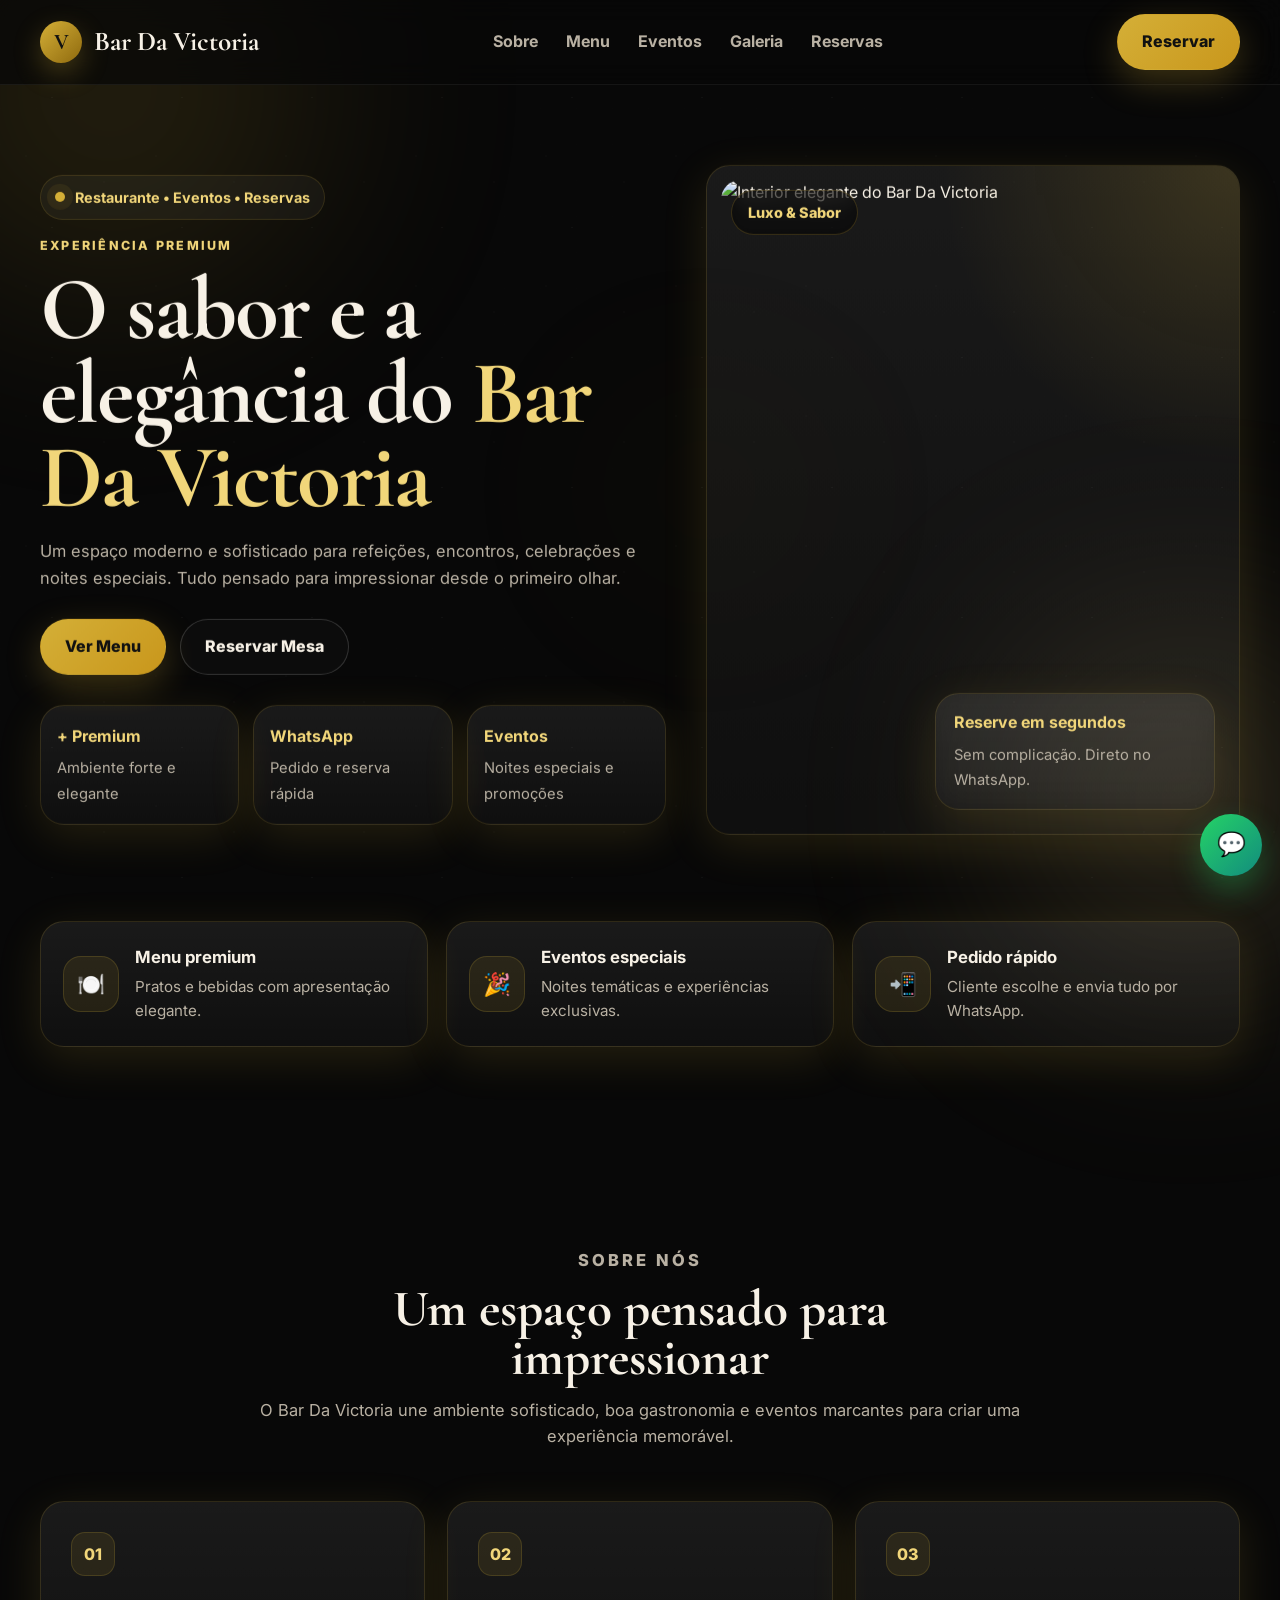
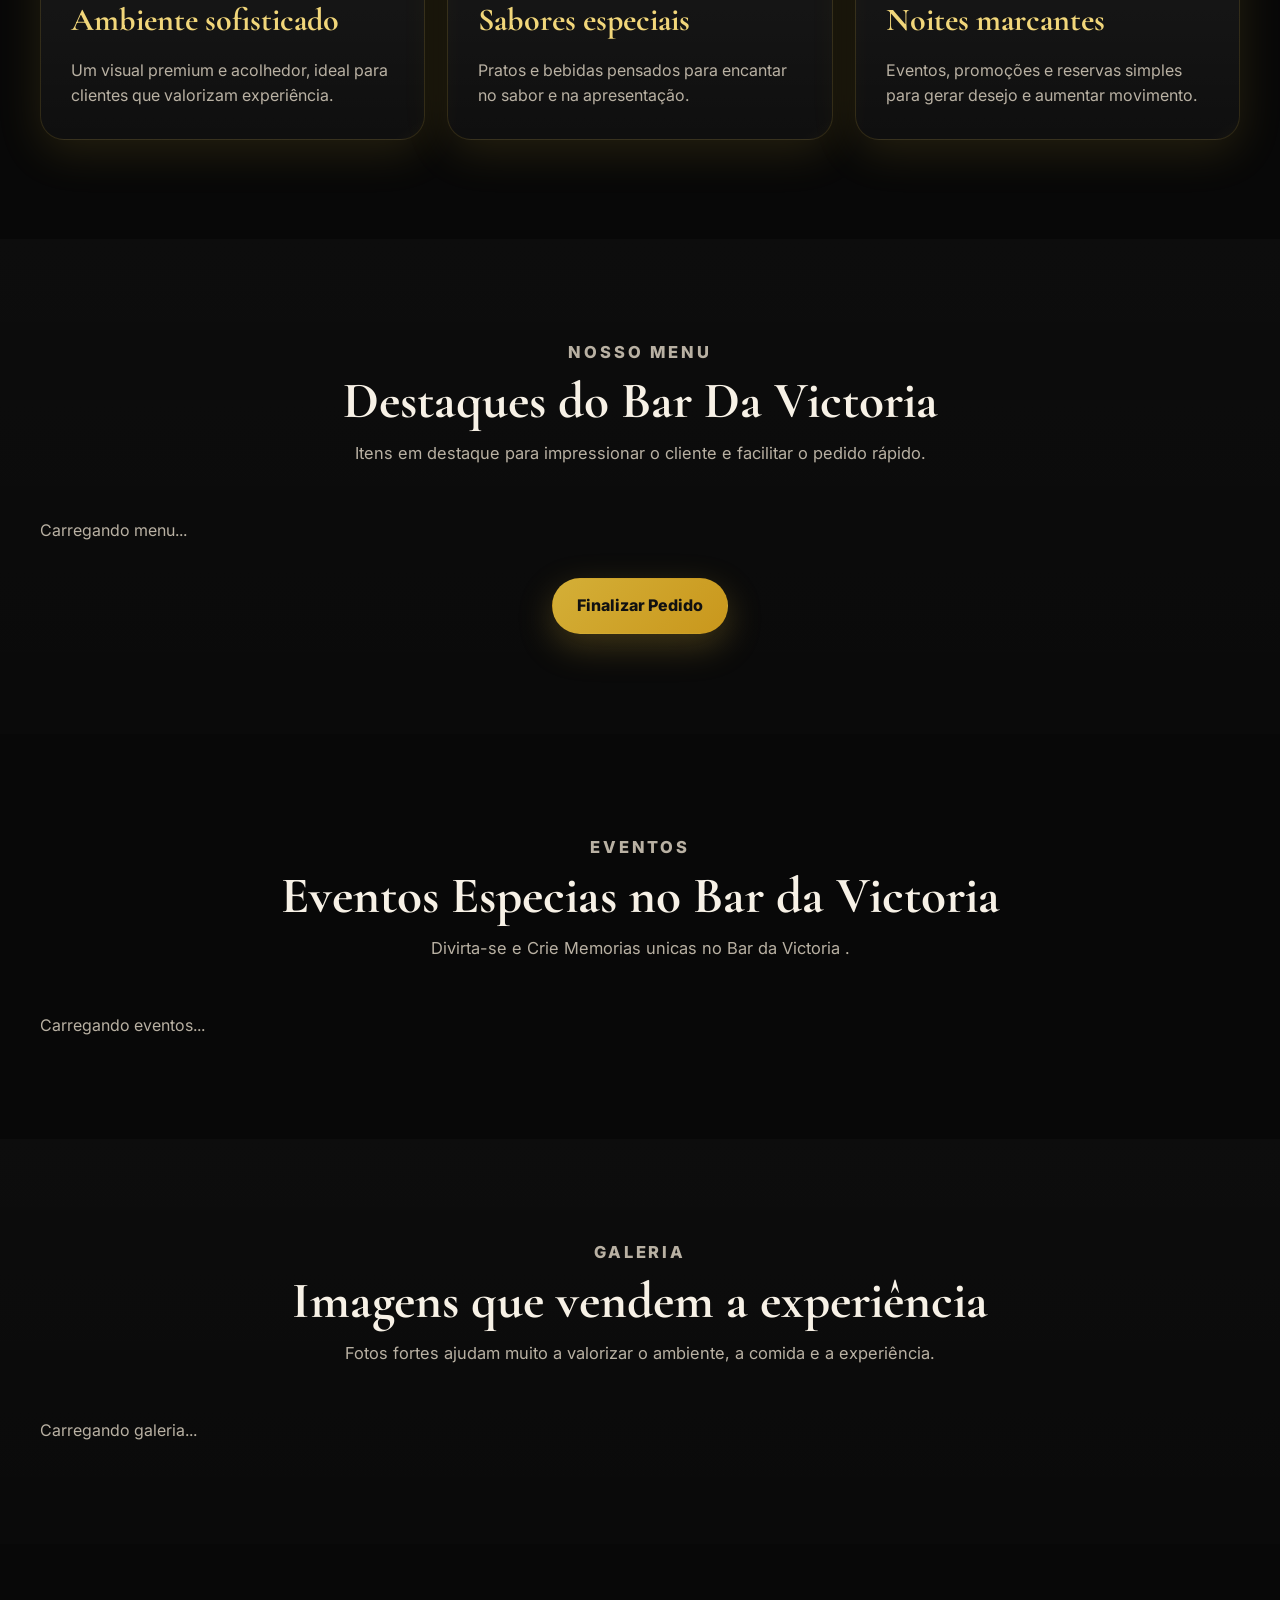
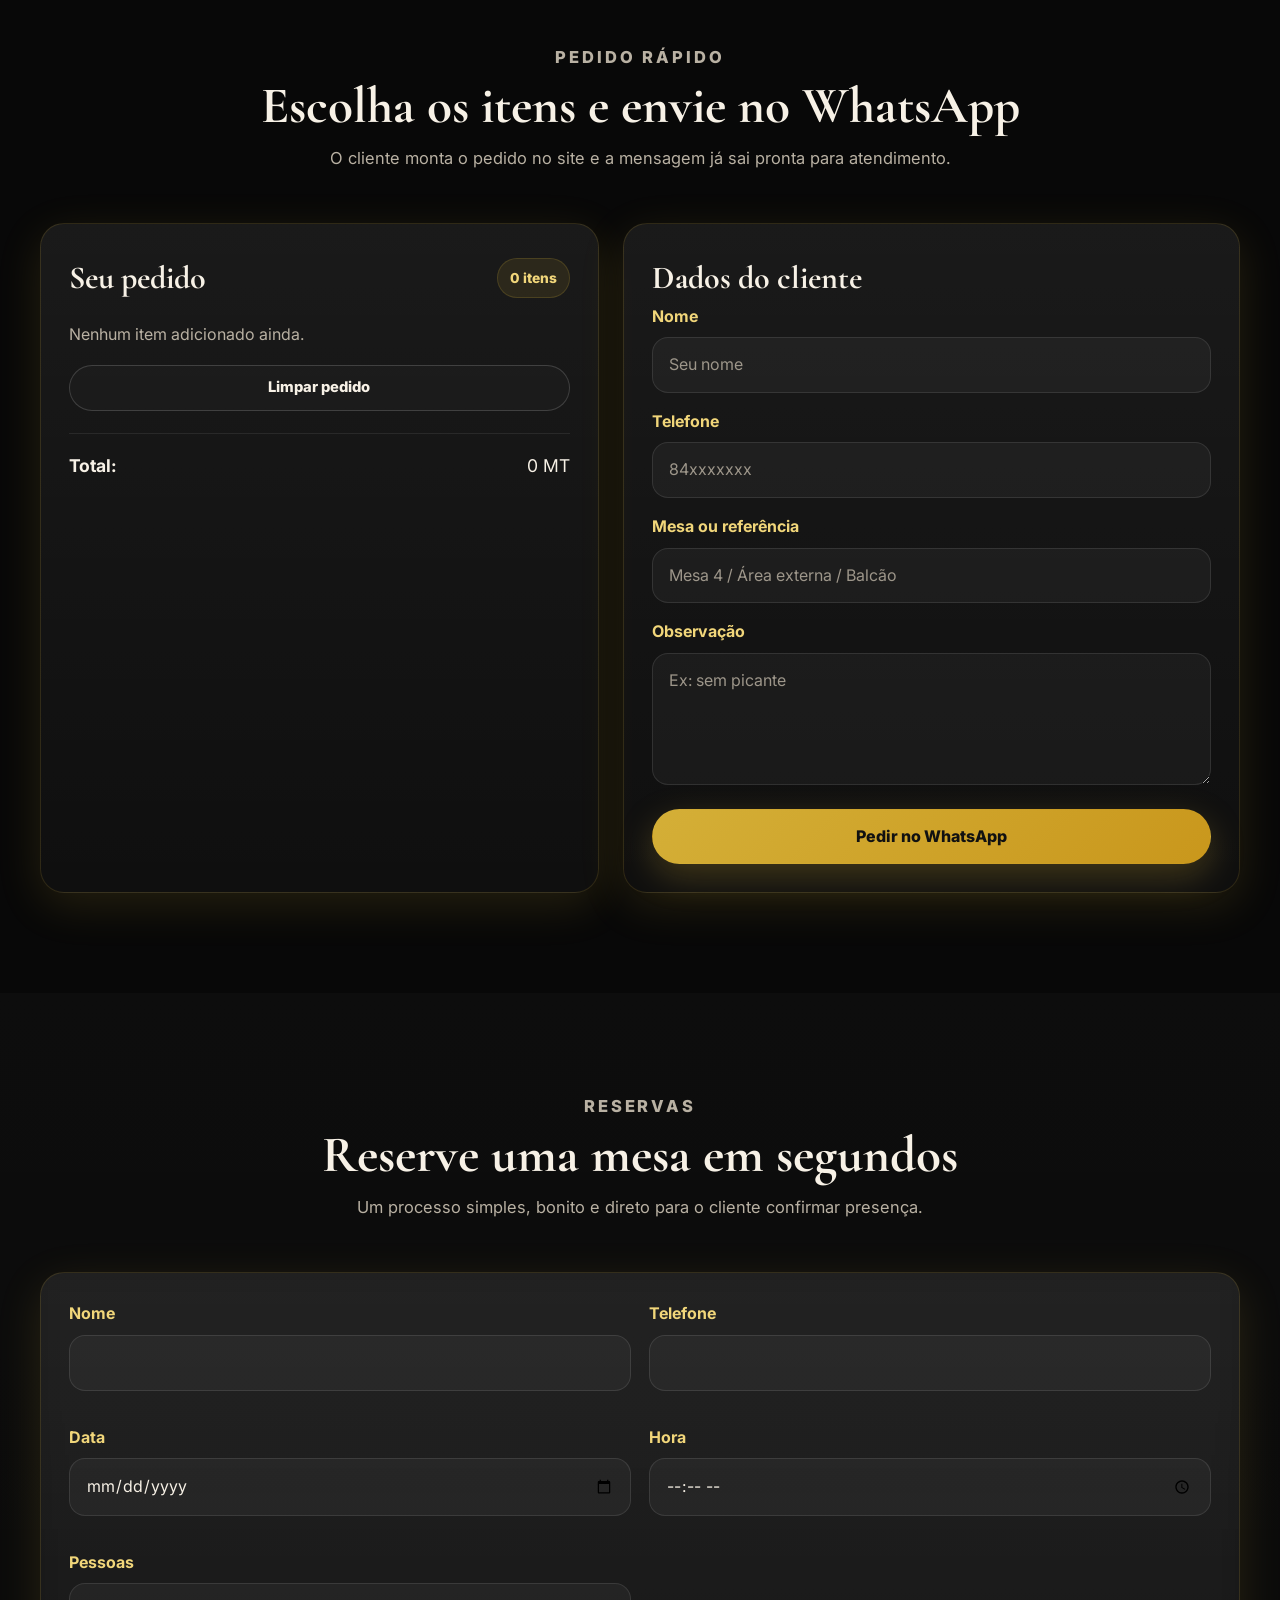
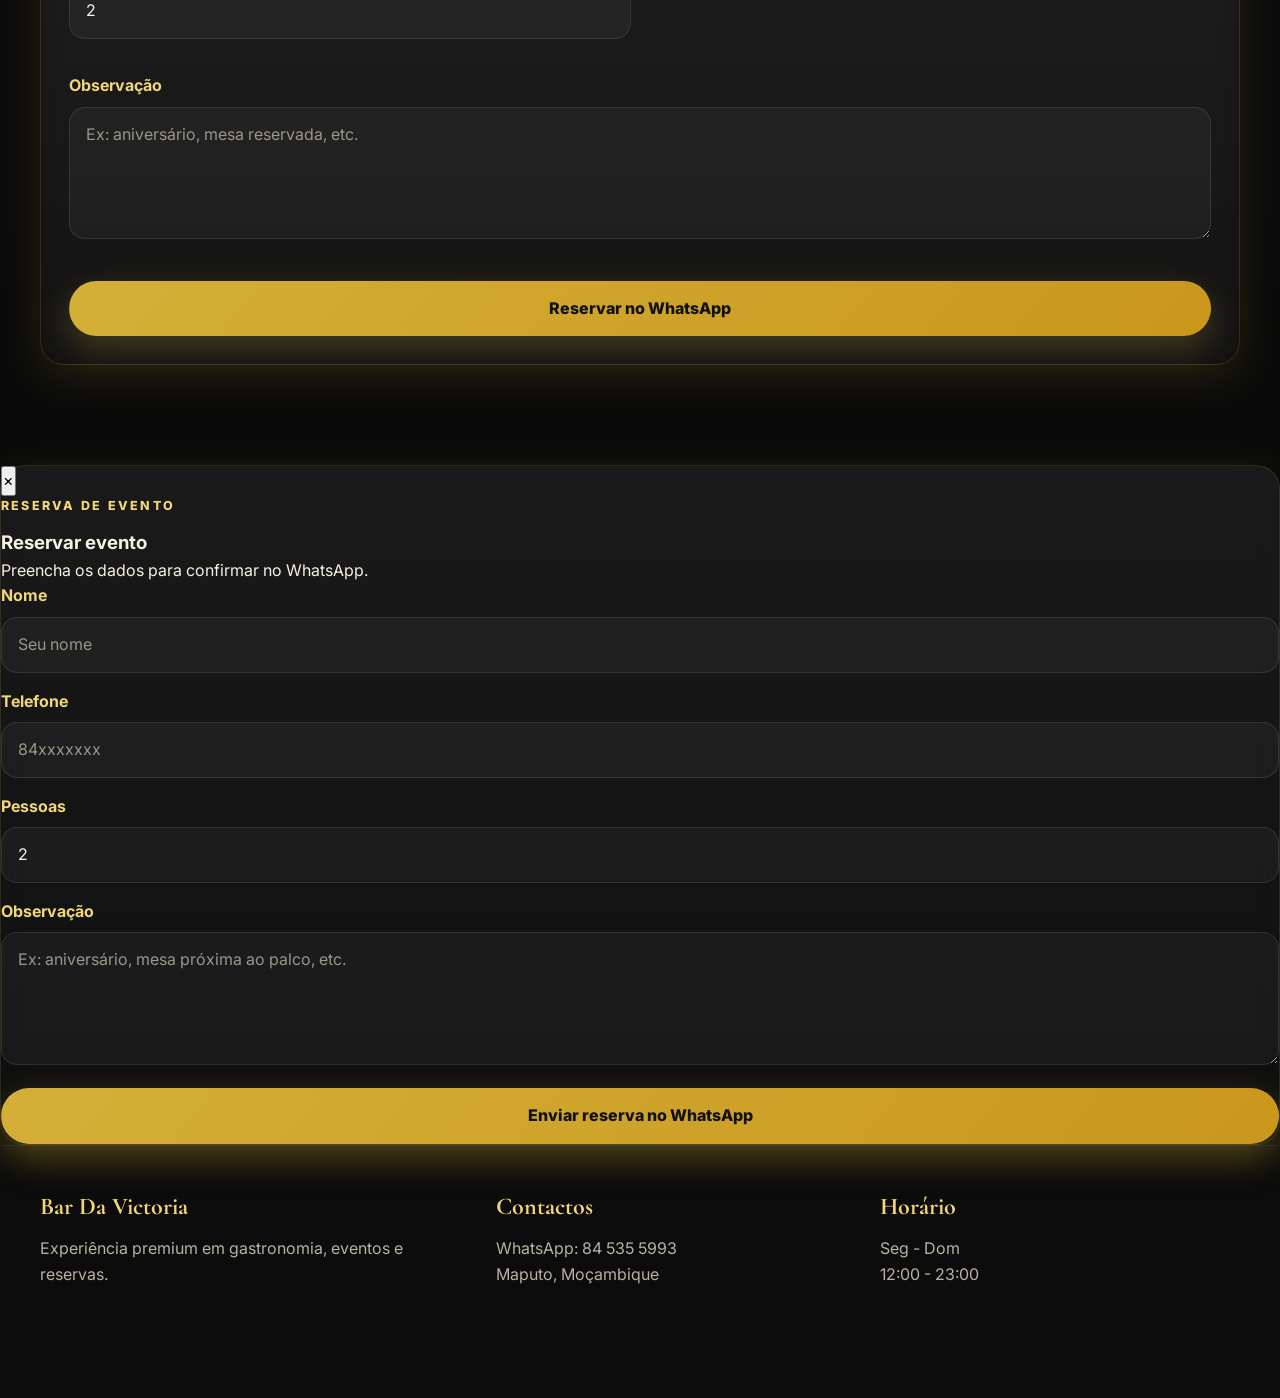
==== commit 3f3f4e6d: "Update index.html" ====
--- a/index.html
+++ b/index.html
@@ -260,9 +260,9 @@
       <div class="container">
         <div class="section-header">
           <p class="section-tag">Eventos</p>
-          <h2>Noites especiais que geram movimento</h2>
+          <h2>Eventos Especias no Bar da Victoria</h2>
           <p>
-            Eventos ajudam a dar vida ao espaço, criar desejo e trazer mais clientes.
+            Divirta-se e Crie Memorias unicas no Bar da Victoria .
           </p>
         </div>
 
@@ -340,8 +340,8 @@
               </div>
 
               <div class="form-group">
-                <label for="customerLocation">Mesa ou local</label>
-                <input type="text" id="customerLocation" placeholder="Mesa 4 / Retirada / Entrega" />
+                <label for="customerLocation">Mesa ou referência</label>
+                <input type="text" id="customerLocation" placeholder="Mesa 4 / Área externa / Balcão" />
               </div>
 
               <div class="form-group">
@@ -422,10 +422,62 @@
     <img id="lightboxImage" src="" alt="Imagem ampliada" />
   </div>
   <!-- FIM: Lightbox da galeria -->
+   
+      <!-- INÍCIO: Modal de reserva de evento -->
+  <div class="event-modal-overlay" id="eventModalOverlay">
+    <div class="event-modal glass-card">
+      <button type="button" class="event-modal-close" id="eventModalClose" aria-label="Fechar">
+        ×
+      </button>
+
+      <div class="event-modal-header">
+        <p class="section-tag">Reserva de evento</p>
+        <h3 id="eventModalTitle">Reservar evento</h3>
+        <p id="eventModalDateText">Preencha os dados para confirmar no WhatsApp.</p>
+      </div>
+
+      <form id="eventReservationForm" class="event-modal-form">
+        <input type="hidden" id="eventReserveTitle" />
+        <input type="hidden" id="eventReserveDate" />
+
+        <div class="form-group">
+          <label for="eventCustomerName">Nome</label>
+          <input type="text" id="eventCustomerName" placeholder="Seu nome" required />
+        </div>
+
+        <div class="form-group">
+          <label for="eventCustomerPhone">Telefone</label>
+          <input type="text" id="eventCustomerPhone" placeholder="84xxxxxxx" required />
+        </div>
+
+        <div class="form-group">
+          <label for="eventCustomerPeople">Pessoas</label>
+          <input type="number" id="eventCustomerPeople" min="1" value="2" required />
+        </div>
+
+        <div class="form-group full-width">
+          <label for="eventCustomerNotes">Observação</label>
+          <textarea
+            id="eventCustomerNotes"
+            rows="4"
+            placeholder="Ex: aniversário, mesa próxima ao palco, etc."
+          ></textarea>
+        </div>
+
+        <div class="full-width">
+          <button type="submit" class="btn btn-gold btn-full">
+            Enviar reserva no WhatsApp
+          </button>
+        </div>
+      </form>
+    </div>
+  </div>
+  <!-- FIM: Modal de reserva de evento -->
 
   <!-- INÍCIO: Botão flutuante WhatsApp -->
+
   <a
-    href="https://wa.me/258845355993?text=Olá,%20quero%20mais%20informações%20sobre%20o%20Bar%20Da%20Victoria."
+    href="https://wa.me/258845355993?text=Olá%20👋%20Victoria%20Bar%0A%0AQuero%20fazer%20uma%20reserva:%0A%0A👤%20Nome:%0A📞%20Telefone:%0A📅%20Data:%0A⏰%20Hora:%0A👥%20Pessoas:%0A📝%20Observação:%0A%0AAguardo%20confirmação%20🙏"
     target="_blank"
     class="floating-whatsapp"
     aria-label="WhatsApp"
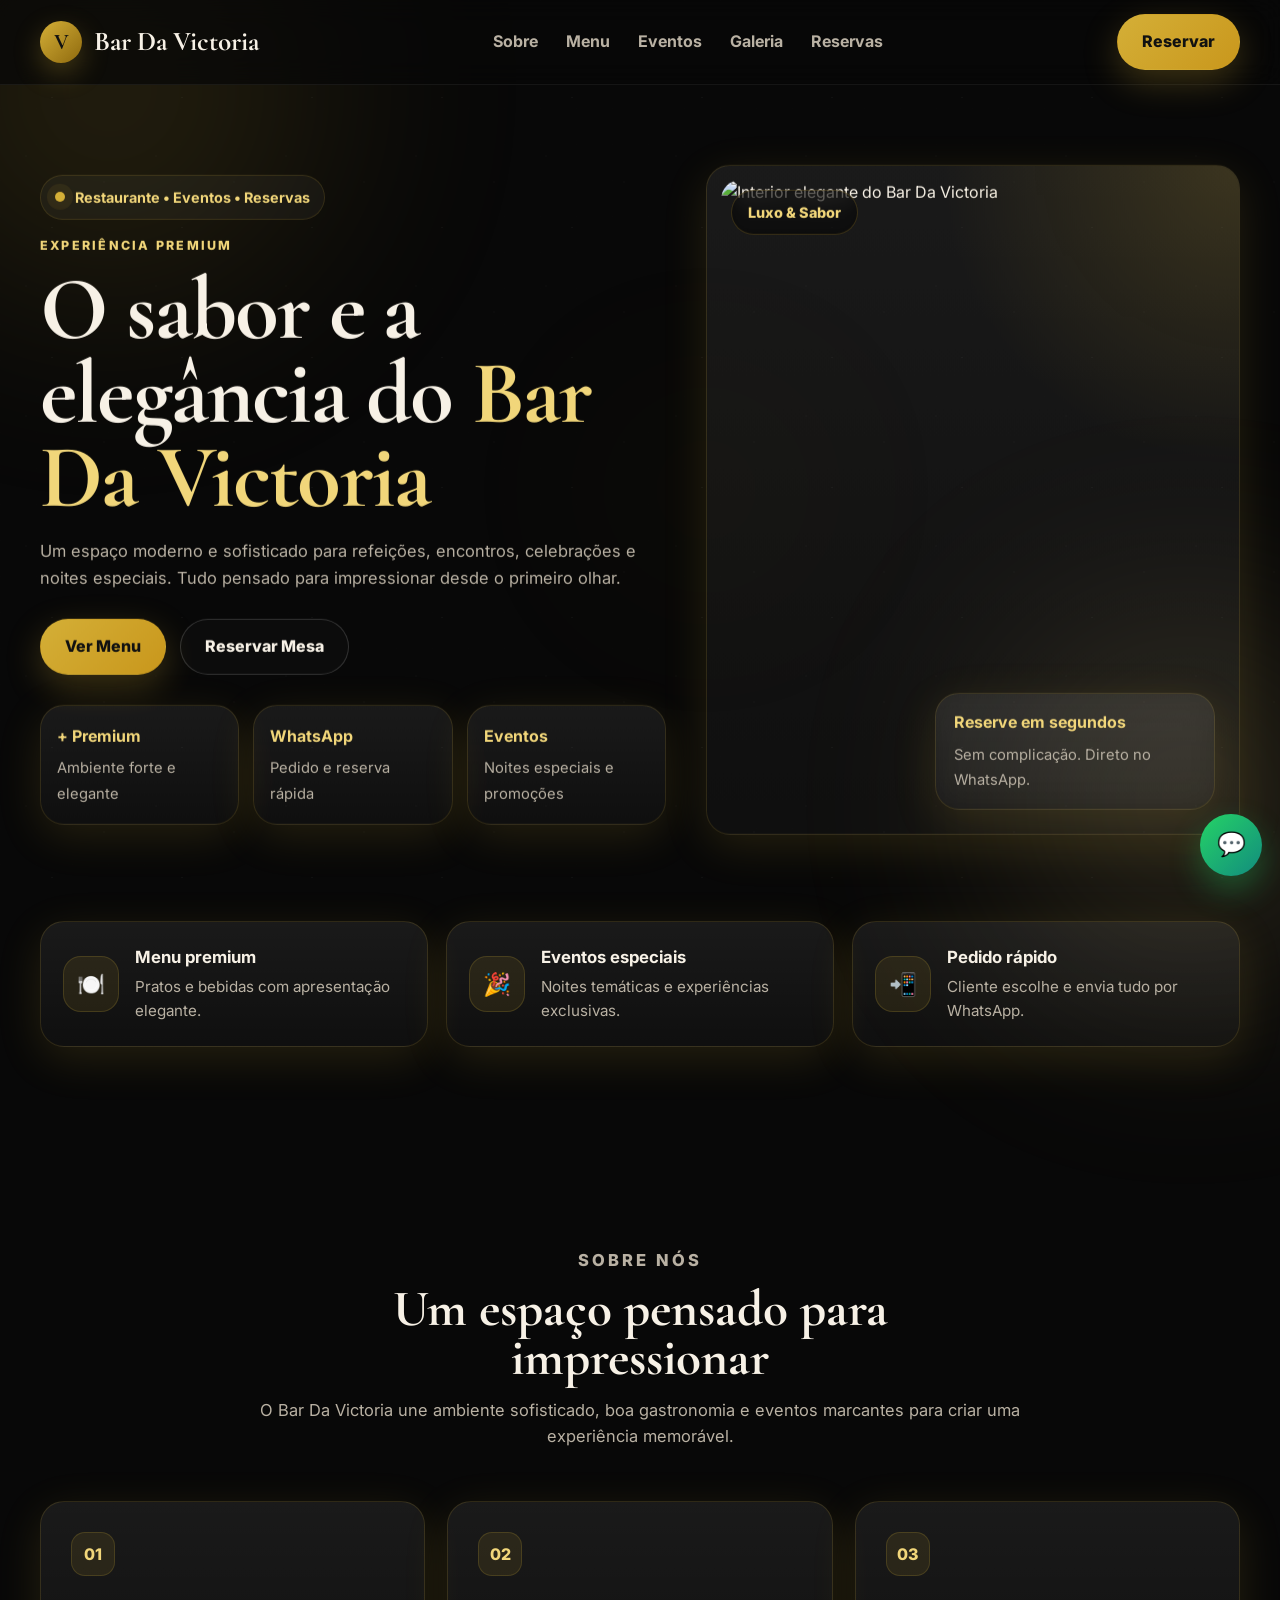
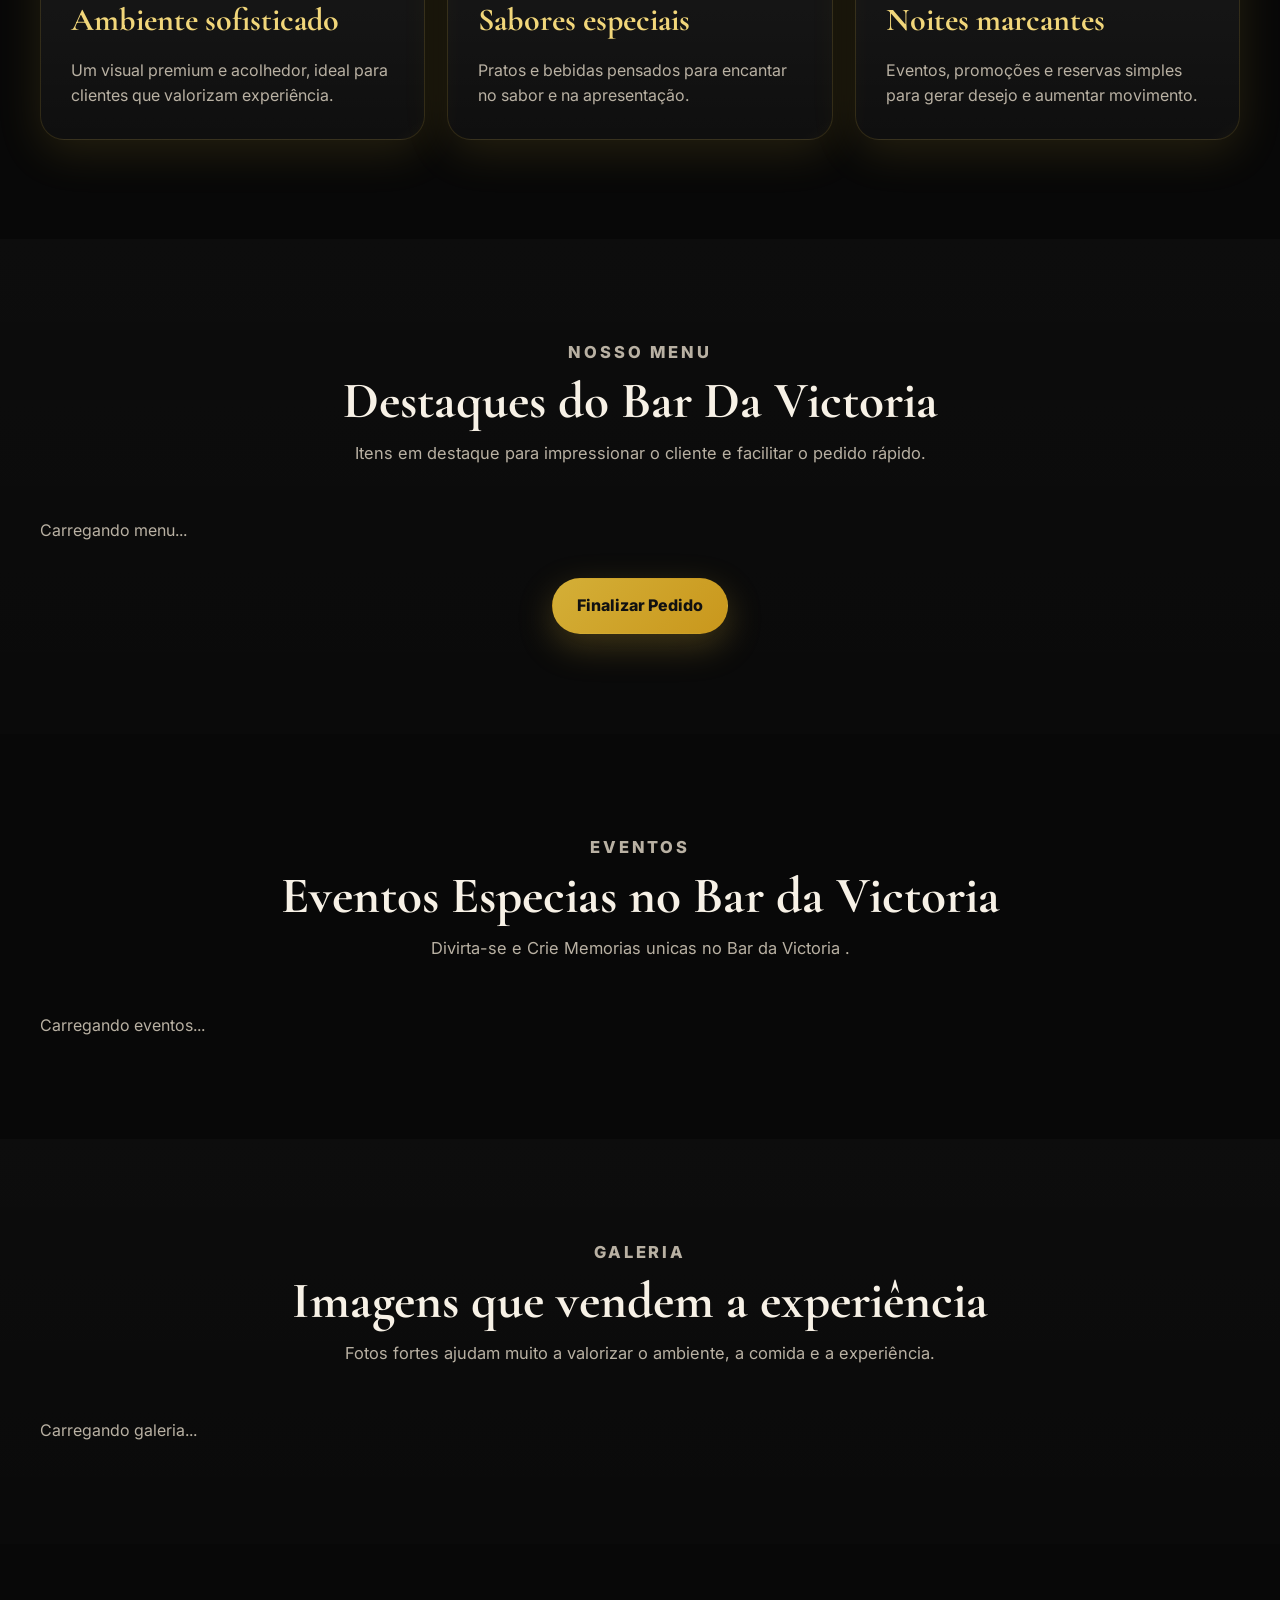
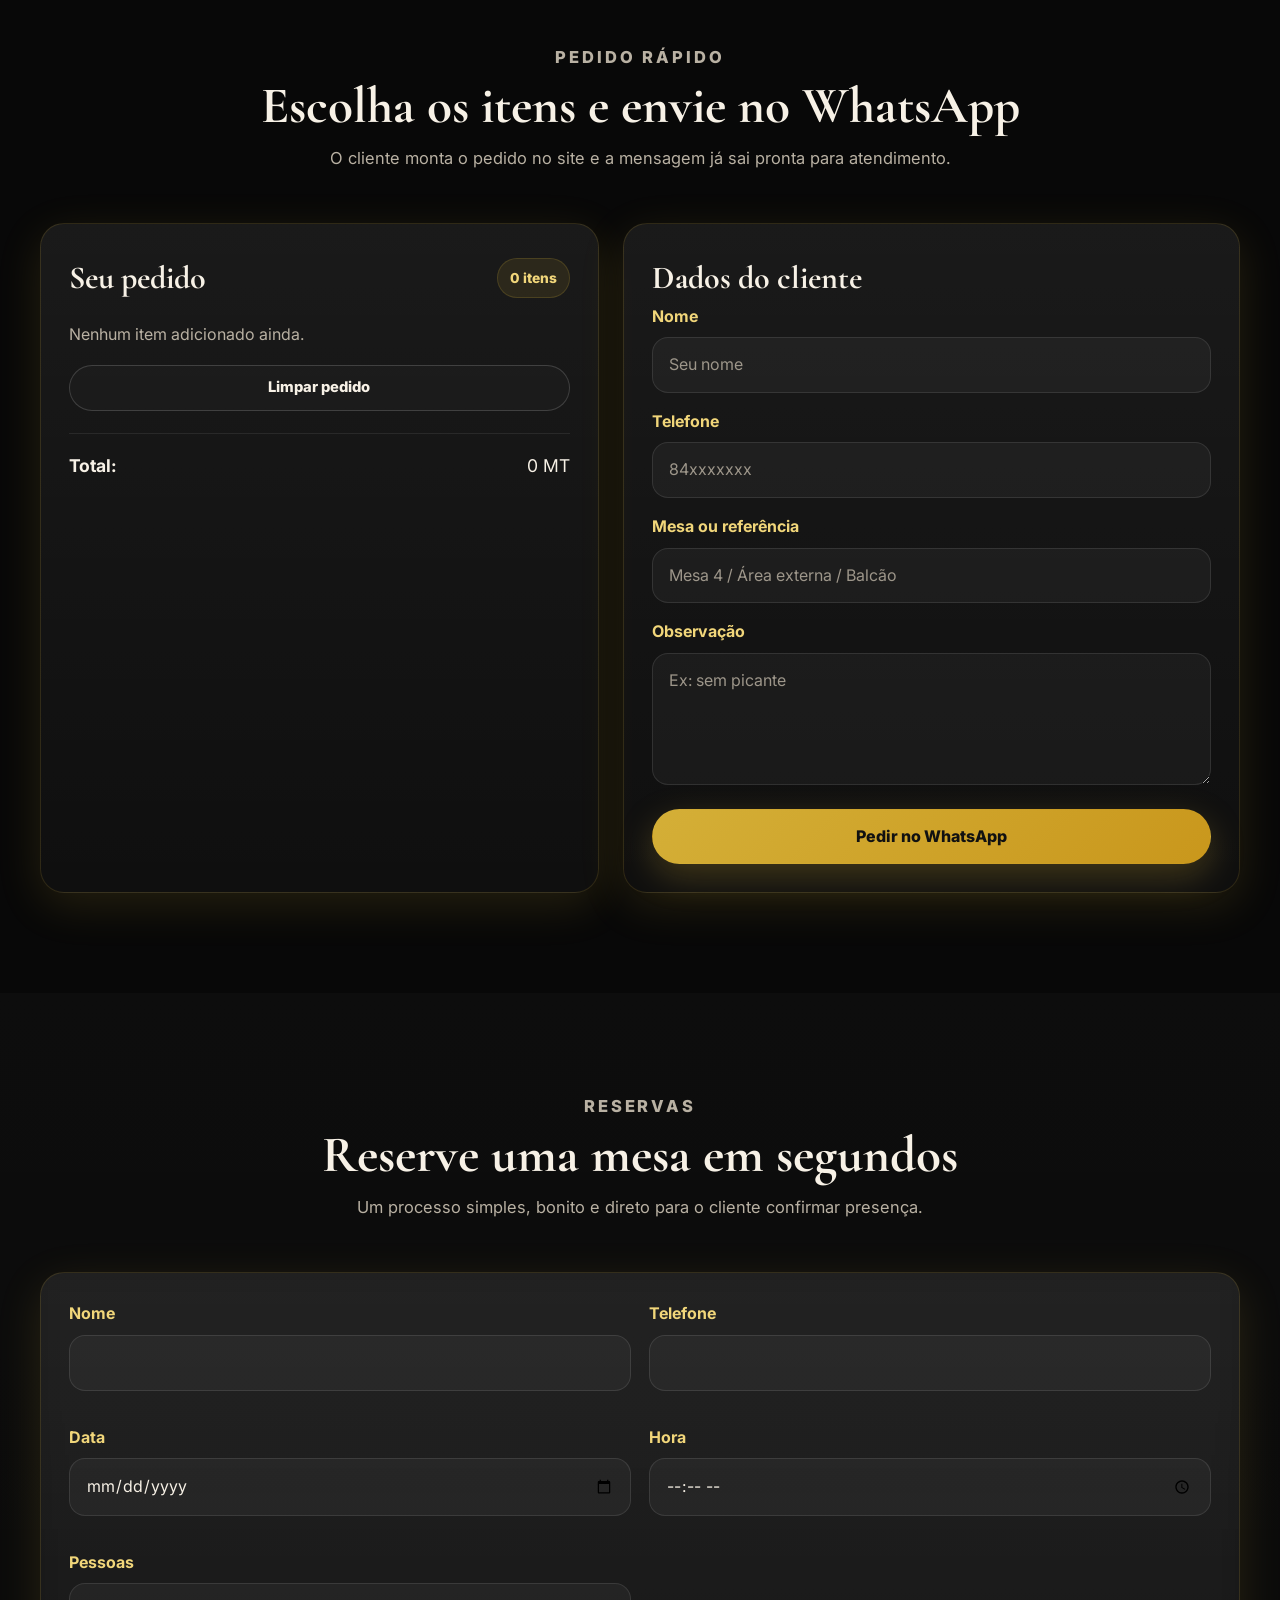
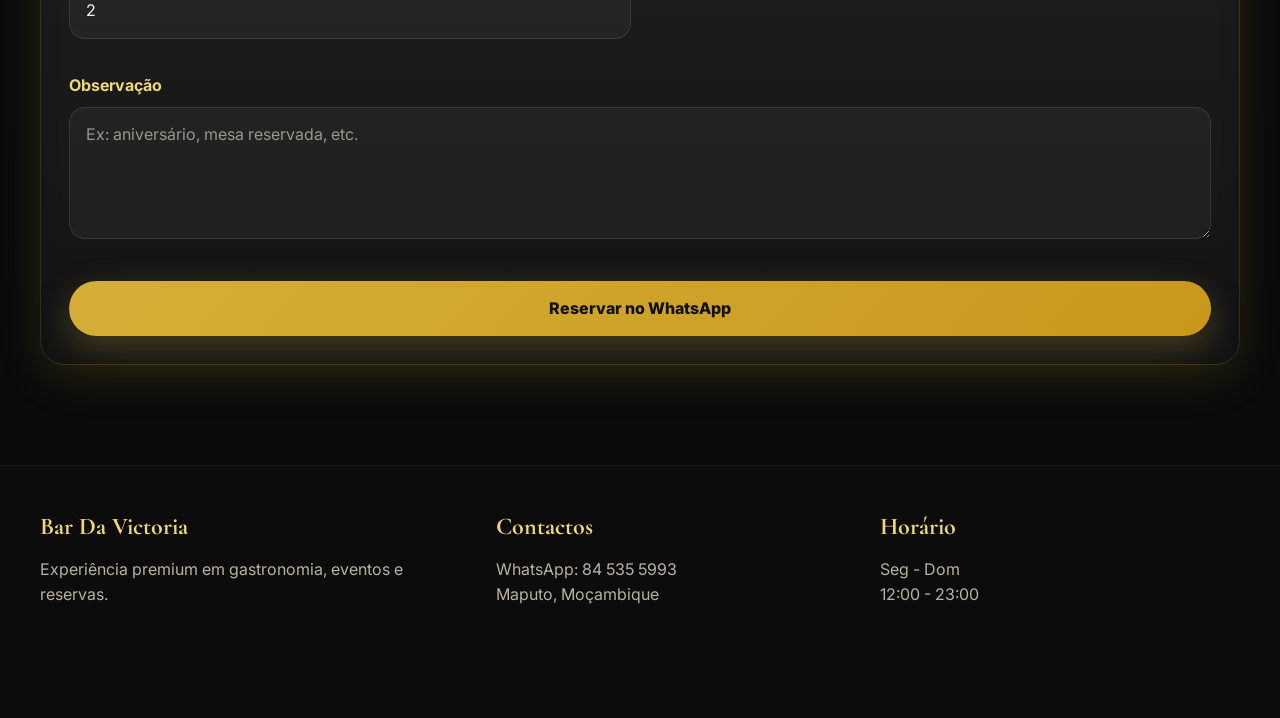
==== commit 52365861: "Update index.html" ====
--- a/index.html
+++ b/index.html
@@ -62,7 +62,7 @@
 
       <div class="nav-actions">
         <a
-          href="https://wa.me/258845355993?text=Olá,%20quero%20fazer%20uma%20reserva%20no%20Bar%20Da%20Victoria."
+          href="https://wa.me/258867256070?text=Olá,%20quero%20fazer%20uma%20reserva%20no%20Bar%20Da%20Victoria."
           target="_blank"
           class="btn btn-gold btn-desktop"
         >
@@ -88,7 +88,7 @@
     <a href="#reservas">Reservas</a>
 
     <a
-      href="https://wa.me/258845355993?text=Olá,%20quero%20fazer%20uma%20reserva%20no%20Bar%20Da%20Victoria."
+      href="https://wa.me/258867256070?text=Olá,%20quero%20fazer%20uma%20reserva%20no%20Bar%20Da%20Victoria."
       target="_blank"
       class="btn btn-gold mobile-menu-btn"
     >
@@ -477,7 +477,7 @@
   <!-- INÍCIO: Botão flutuante WhatsApp -->
 
   <a
-    href="https://wa.me/258845355993?text=Olá%20👋%20Victoria%20Bar%0A%0AQuero%20fazer%20uma%20reserva:%0A%0A👤%20Nome:%0A📞%20Telefone:%0A📅%20Data:%0A⏰%20Hora:%0A👥%20Pessoas:%0A📝%20Observação:%0A%0AAguardo%20confirmação%20🙏"
+    href="https://wa.me/258867256070?text=Olá%20👋%20Victoria%20Bar%0A%0AQuero%20fazer%20uma%20reserva:%0A%0A👤%20Nome:%0A📞%20Telefone:%0A📅%20Data:%0A⏰%20Hora:%0A👥%20Pessoas:%0A📝%20Observação:%0A%0AAguardo%20confirmação%20🙏"
     target="_blank"
     class="floating-whatsapp"
     aria-label="WhatsApp"
--- a/style.css
+++ b/style.css
@@ -1544,4 +1544,107 @@
 }
 /* =========================
    FIM: Responsividade
-========================= */+========================= */
+/* =========================================
+   INÍCIO: Modal de reserva de evento
+========================================= */
+.event-modal-overlay {
+  position: fixed;
+  inset: 0;
+  background: rgba(4, 6, 12, 0.78);
+  backdrop-filter: blur(10px);
+  display: flex;
+  align-items: center;
+  justify-content: center;
+  padding: 24px;
+  z-index: 9999;
+  opacity: 0;
+  visibility: hidden;
+  pointer-events: none;
+  transition: 0.28s ease;
+}
+
+.event-modal-overlay.active {
+  opacity: 1;
+  visibility: visible;
+  pointer-events: auto;
+}
+
+.event-modal {
+  width: 100%;
+  max-width: 560px;
+  border-radius: 24px;
+  padding: 26px;
+  position: relative;
+  border: 1px solid rgba(255,255,255,0.12);
+  background: rgba(16, 19, 30, 0.92);
+  box-shadow: 0 30px 80px rgba(0,0,0,0.45);
+  transform: translateY(18px) scale(0.98);
+  transition: 0.28s ease;
+}
+
+.event-modal-overlay.active .event-modal {
+  transform: translateY(0) scale(1);
+}
+
+.event-modal-close {
+  position: absolute;
+  top: 14px;
+  right: 14px;
+  width: 42px;
+  height: 42px;
+  border: none;
+  border-radius: 999px;
+  cursor: pointer;
+  font-size: 24px;
+  line-height: 1;
+  color: #fff;
+  background: rgba(255,255,255,0.08);
+  transition: 0.2s ease;
+}
+
+.event-modal-close:hover {
+  background: rgba(255,255,255,0.16);
+  transform: scale(1.05);
+}
+
+.event-modal-header {
+  margin-bottom: 20px;
+}
+
+.event-modal-header h3 {
+  margin: 8px 0 8px;
+  font-size: 28px;
+}
+
+.event-modal-header p {
+  opacity: 0.82;
+}
+
+.event-modal-form {
+  display: grid;
+  grid-template-columns: 1fr 1fr;
+  gap: 16px;
+}
+
+.event-modal-form .full-width {
+  grid-column: 1 / -1;
+}
+
+@media (max-width: 640px) {
+  .event-modal {
+    padding: 20px;
+    border-radius: 20px;
+  }
+
+  .event-modal-form {
+    grid-template-columns: 1fr;
+  }
+
+  .event-modal-header h3 {
+    font-size: 24px;
+  }
+}
+/* =========================================
+   FIM: Modal de reserva de evento
+========================================= */
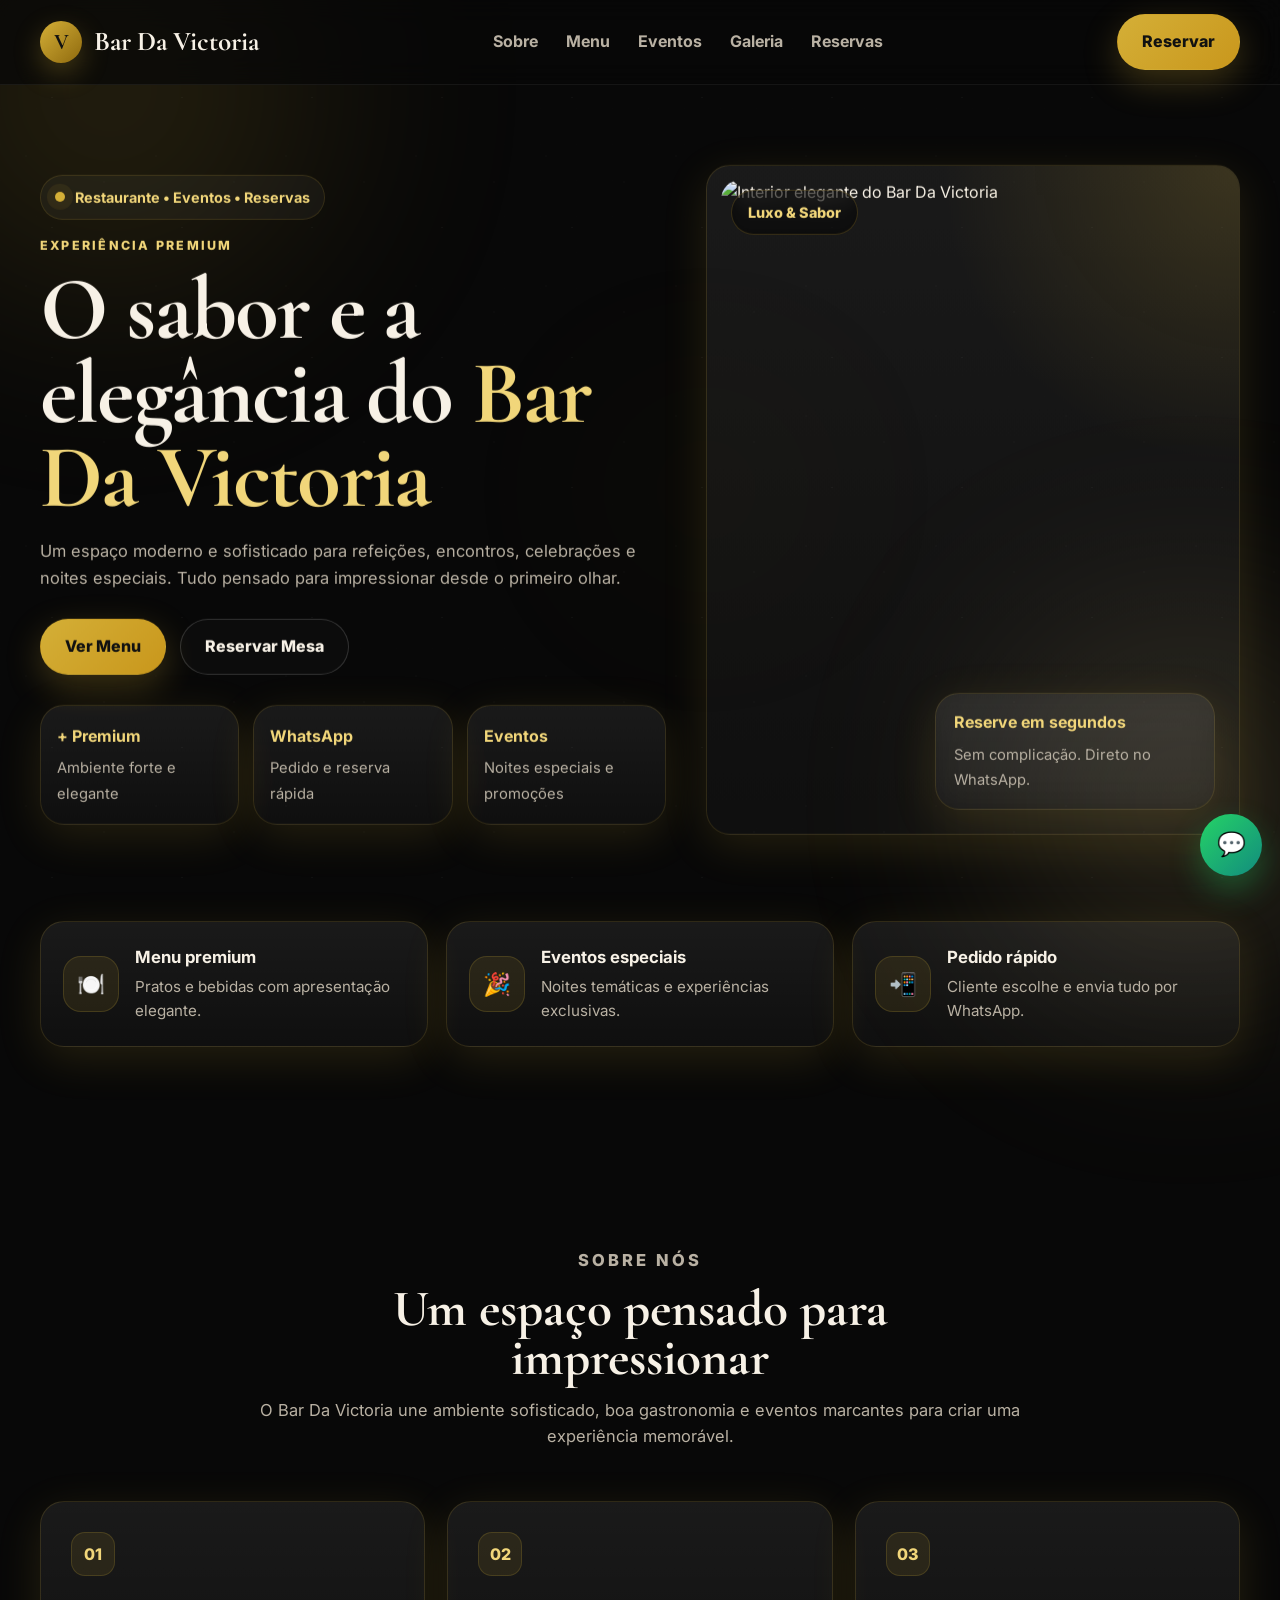
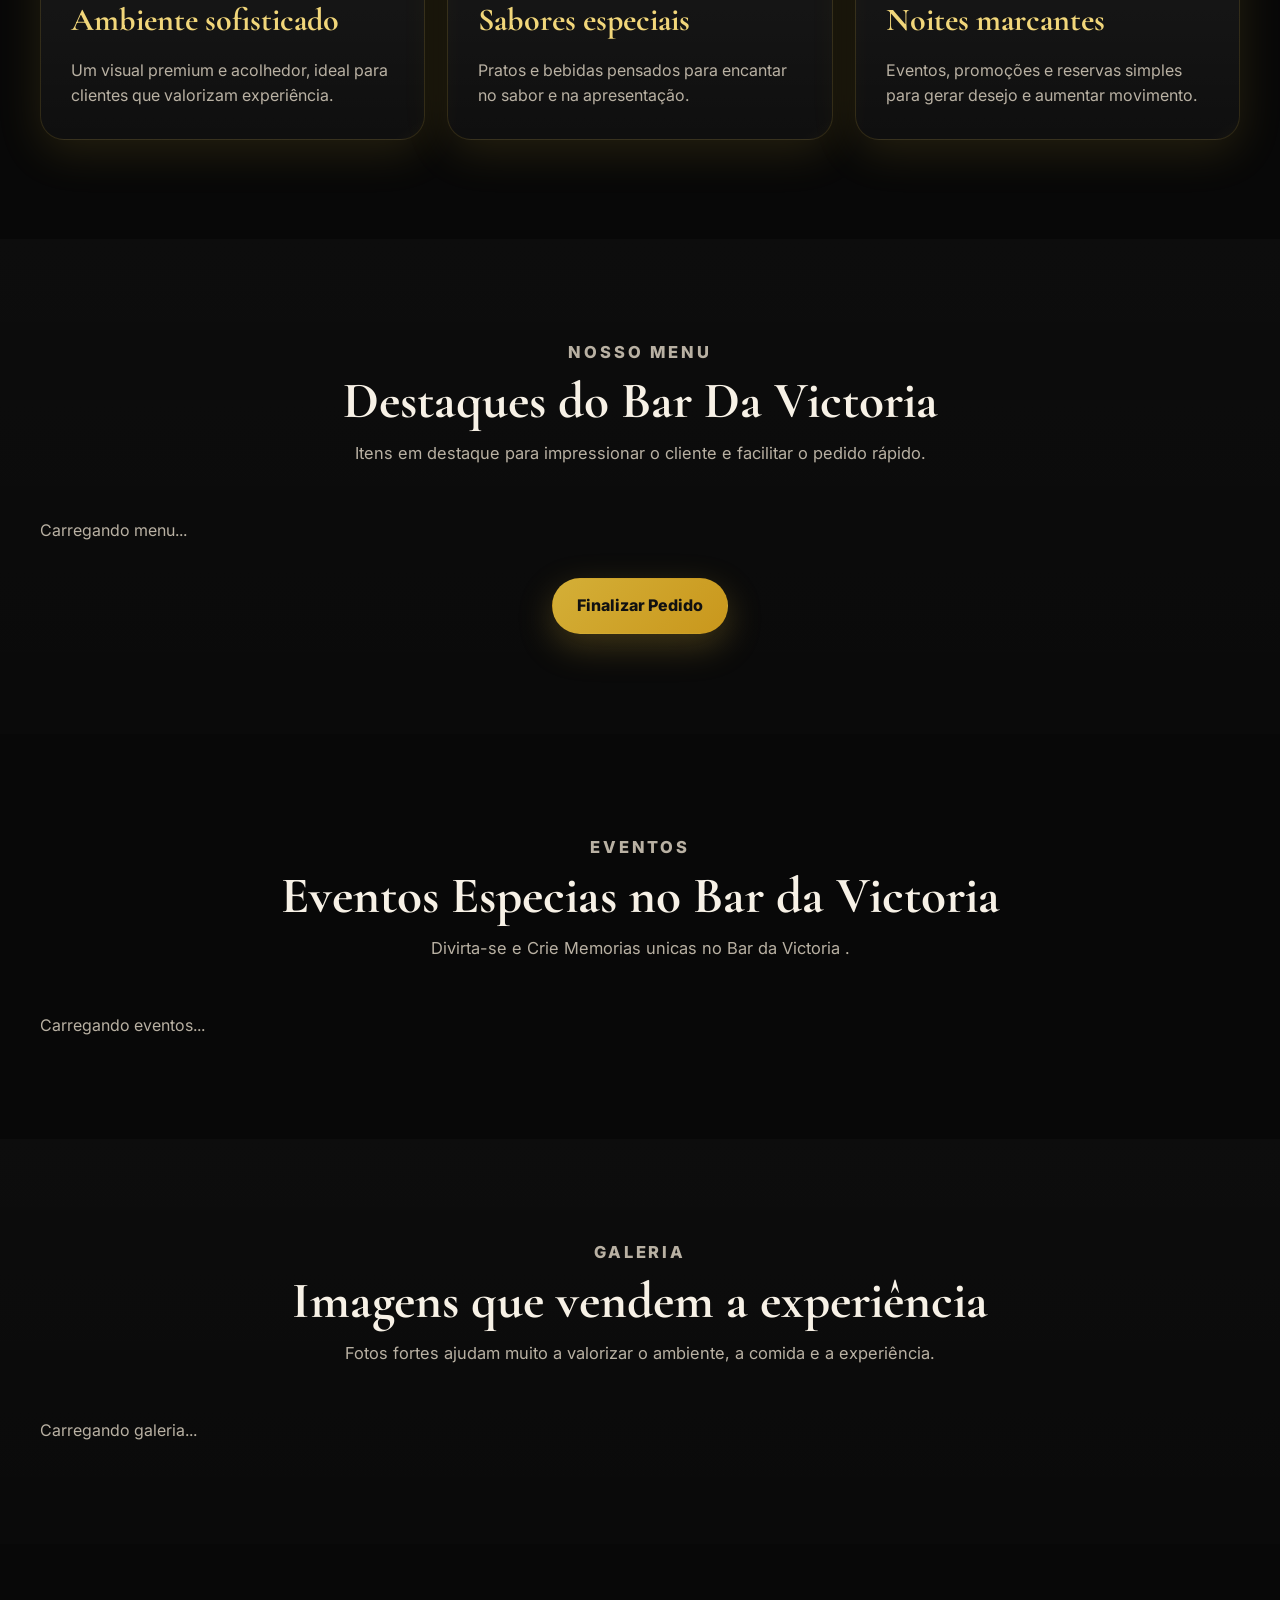
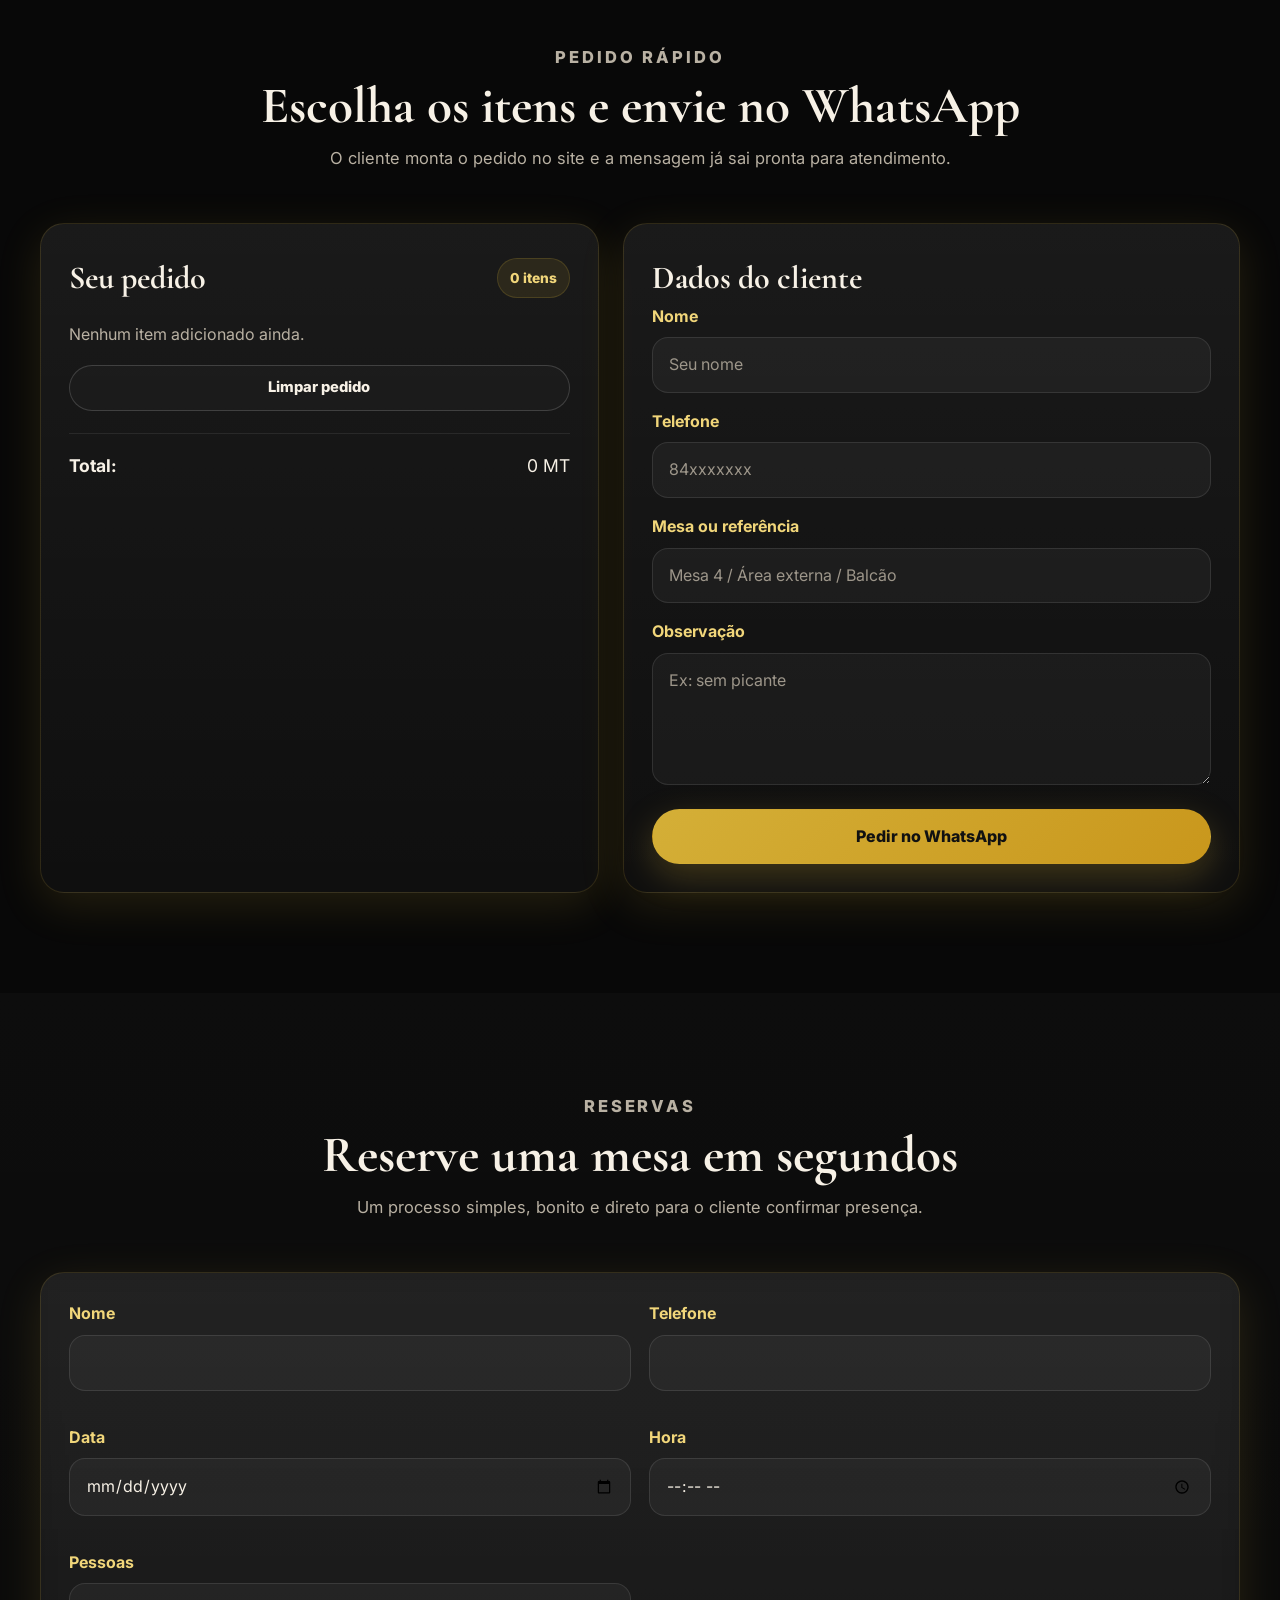
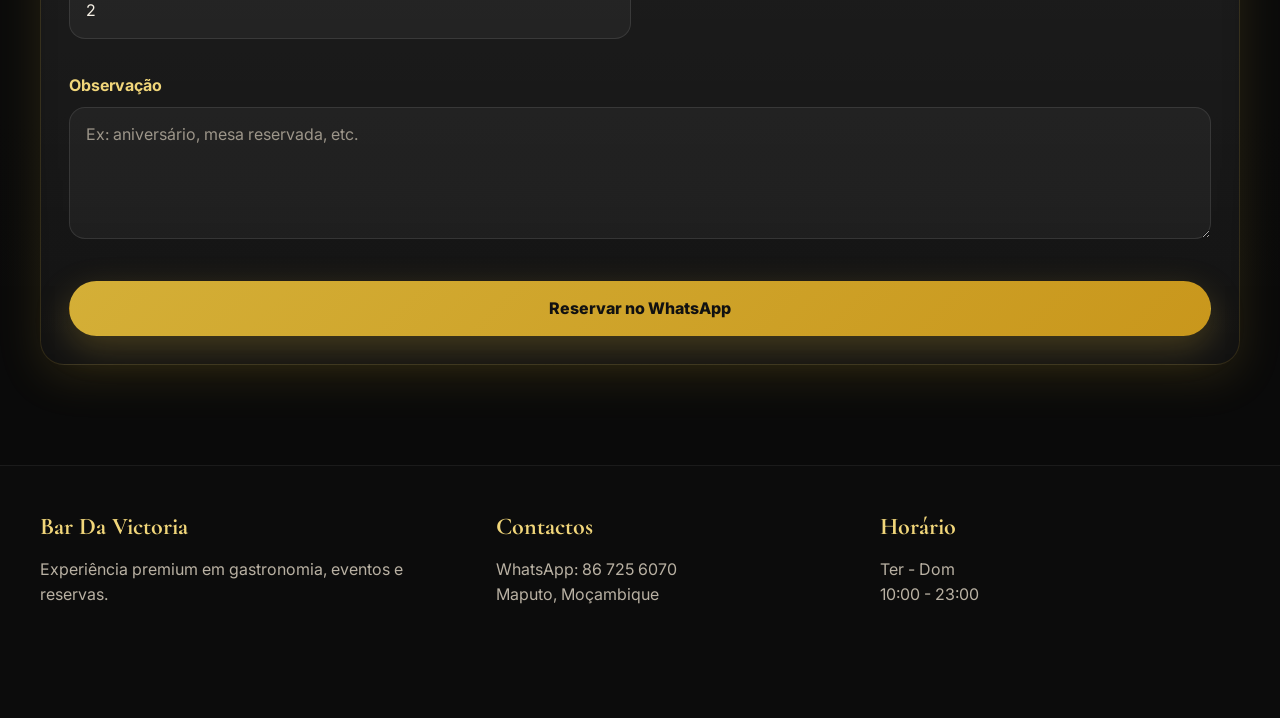
==== commit 7ba5cf12: "Update index.html" ====
--- a/index.html
+++ b/index.html
@@ -515,14 +515,14 @@
 
       <div>
         <h4>Contactos</h4>
-        <p>WhatsApp: 84 535 5993</p>
+        <p>WhatsApp: 86 725 6070</p>
         <p>Maputo, Moçambique</p>
       </div>
 
       <div>
         <h4>Horário</h4>
-        <p>Seg - Dom</p>
-        <p>12:00 - 23:00</p>
+        <p>Ter - Dom</p>
+        <p>10:00 - 23:00</p>
       </div>
     </div>
   </footer>
